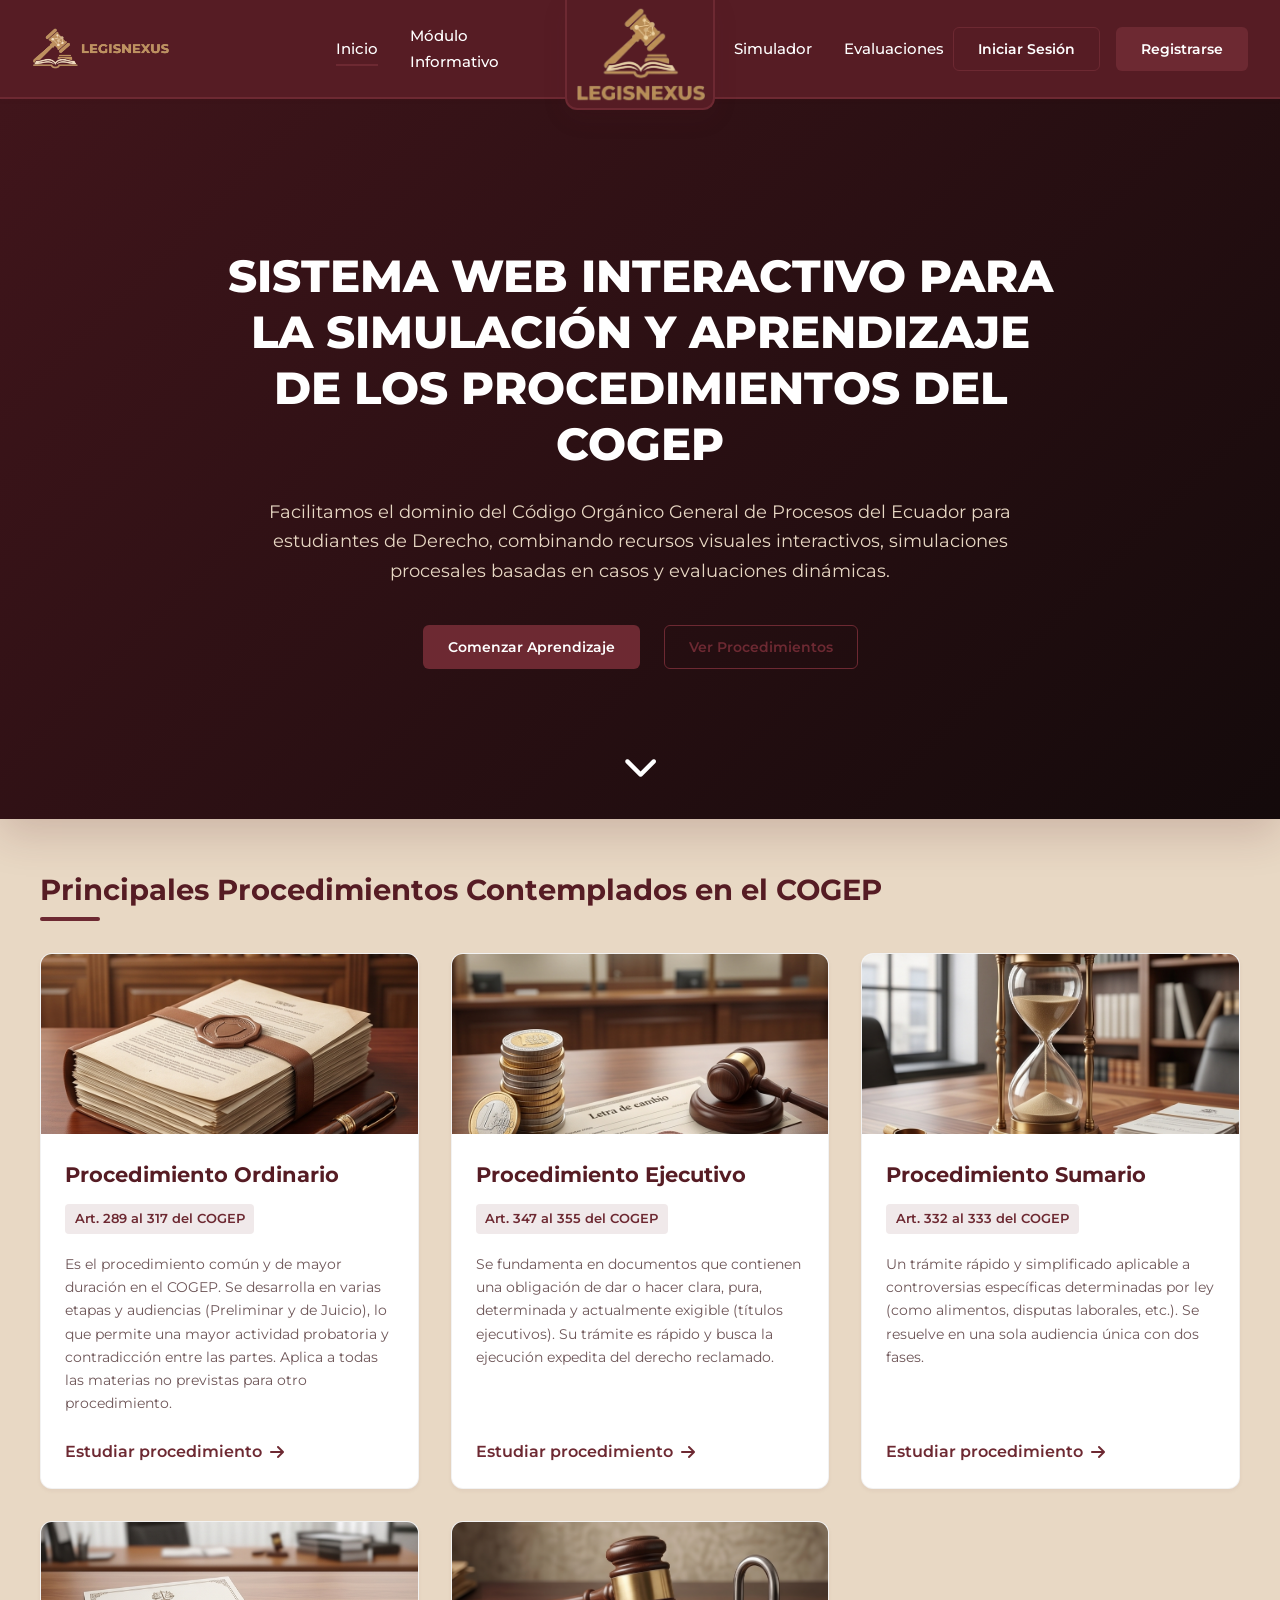
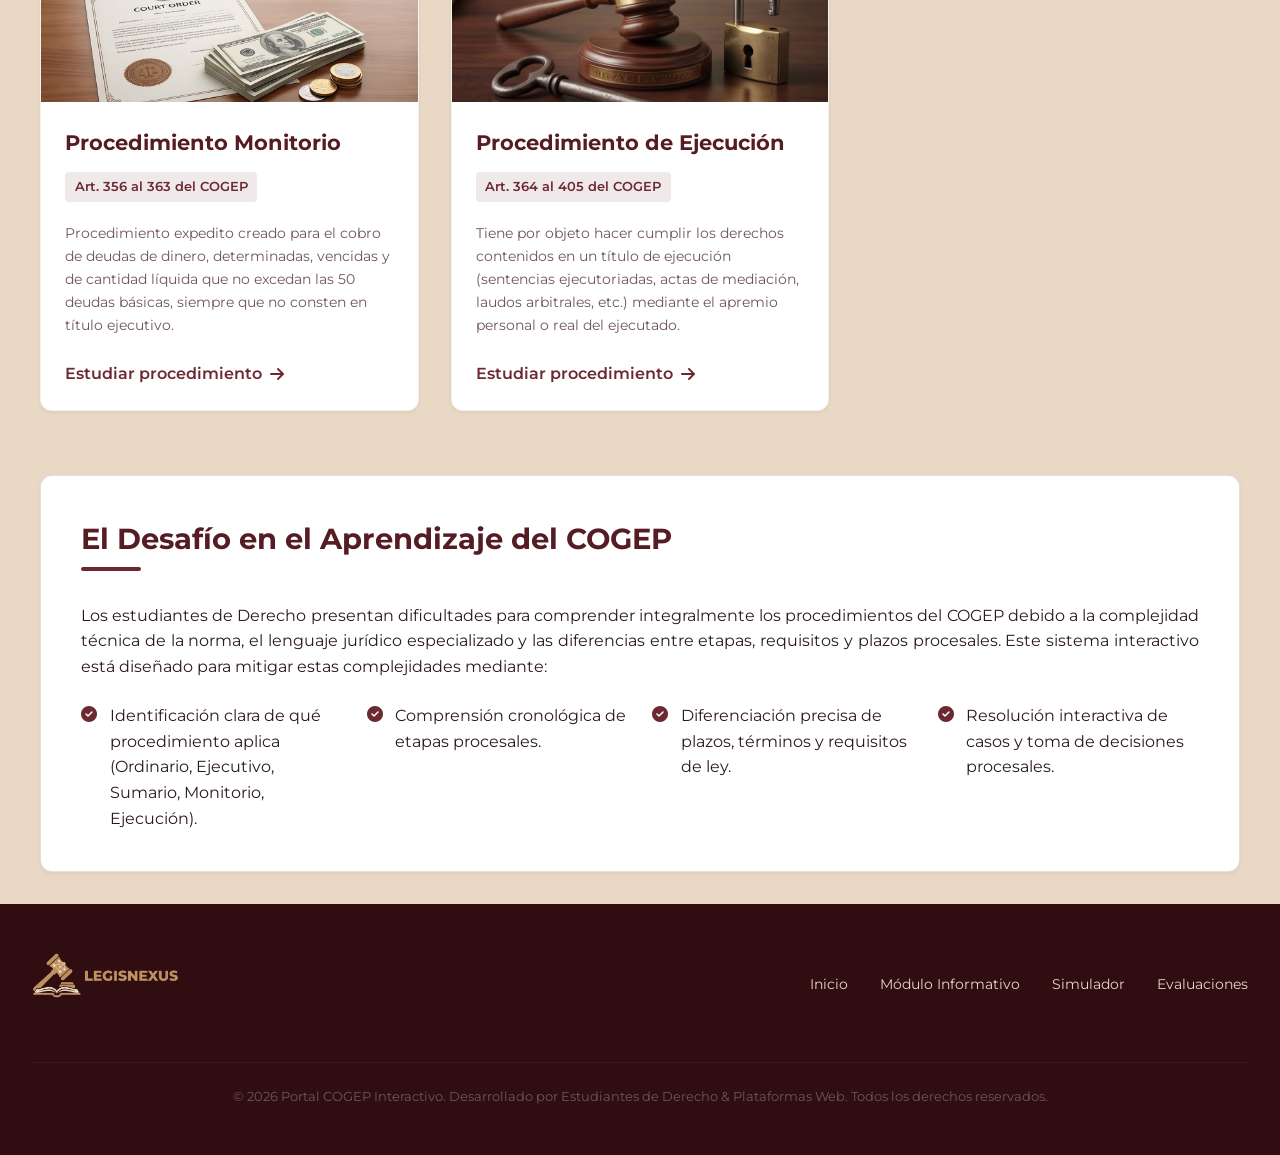
==== index.html @ 4ef7e5f4 "Optimize favicons" ====
<!DOCTYPE html>
<html lang="es">

<head>
    <meta charset="UTF-8">
    <meta name="viewport" content="width=device-width, initial-scale=1.0">
    <title>COGEP Interactivo - Aprendizaje y Simulación Procesal</title>
    <!-- Favicon -->
    <link rel="icon" type="image/png" sizes="32x32" href="/favicon/favicon-32x32.png">

    <!-- SEO Meta Tags -->
    <meta name="description"
        content="Sistema web educativo interactivo para el aprendizaje, simulación y evaluación de los procedimientos del Código Orgánico General de Procesos (COGEP) del Ecuador.">
    <meta name="keywords"
        content="COGEP, Ecuador, Procedimiento Ordinario, Derecho, Simulación Judicial, Evaluación COGEP">
    <!-- Stylesheets -->
    <link rel="stylesheet" href="css/styles.css?v=1.1">
    <!-- FontAwesome Icons for High-Fidelity UI -->
    <link rel="stylesheet" href="https://cdnjs.cloudflare.com/ajax/libs/font-awesome/6.4.0/css/all.min.css">
</head>

<body>

    <!-- ENCABEZADO Y NAVEGACIÓN GLOBAL -->
    <header>
        <div class="nav-container">
            <div class="header-left">
                <a href="#" class="logo" id="nav-brand-logo">
                    <img src="images/logo_sitio.png" alt="Inicio" class="header-logo-img">
                </a>
            </div>
            
            <div class="header-center">
                <nav aria-label="Navegación principal">
                    <ul class="nav-menu" id="nav-global-menu">
                        <li><a href="#" class="nav-link active" data-target="view-home">Inicio</a></li>
                        <li><a href="#" class="nav-link" data-target="view-info">Módulo Informativo</a></li>
                        <li class="nav-logo-center-wrapper">
                            <div class="nav-logo-center-container">
                                <img src="images/logo_sitio_centro.png" alt="COGEP" class="nav-logo-center-img">
                            </div>
                        </li>
                        <li><a href="#" class="nav-link" data-target="view-simulator">Simulador</a></li>
                        <li><a href="#" class="nav-link" data-target="view-eval">Evaluaciones</a></li>
                    </ul>
                </nav>
            </div>
            
            <div class="header-right">
                <div class="nav-auth" id="nav-auth-container">
                    <!-- Se inyecta dinámicamente según sesión (Login/Logout) -->
                    <button class="btn btn-secondary" id="btn-to-login">Iniciar Sesión</button>
                    <button class="btn btn-primary" id="btn-to-register">Registrarse</button>
                </div>
            </div>
        </div>
    </header>

    <!-- DISTRIBUCIÓN PRINCIPAL DE LA APP -->
    <div class="app-layout">

        <!-- SIDEBAR DE NAVEGACIÓN INTERNA (MÓDULO DE USUARIO / INICIADO) -->
        <aside class="sidebar" id="app-sidebar" style="display: none;">
            <button class="sidebar-toggle-btn" id="sidebar-toggle" aria-label="Colapsar menú lateral">
                <i class="fa-solid fa-chevron-left" id="sidebar-toggle-icon"></i>
            </button>

            <nav aria-label="Navegación interna del portal">
                <ul class="sidebar-menu">
                    <li>
                        <a class="sidebar-link active" data-target="view-dashboard">
                            <i class="fa-solid fa-chart-line"></i>
                            <span class="sidebar-text">Mi Progreso</span>
                        </a>
                    </li>
                    <li>
                        <a class="sidebar-link" data-target="view-info">
                            <i class="fa-solid fa-book-open-reader"></i>
                            <span class="sidebar-text">Módulo Informativo</span>
                        </a>
                    </li>
                    <li>
                        <a class="sidebar-link" data-target="view-simulator">
                            <i class="fa-solid fa-gamepad"></i>
                            <span class="sidebar-text">Simulador de Decisiones</span>
                        </a>
                    </li>
                    <li>
                        <a class="sidebar-link" data-target="view-eval">
                            <i class="fa-solid fa-circle-question"></i>
                            <span class="sidebar-text">Evaluaciones (Tests)</span>
                        </a>
                    </li>
                    <li id="sidebar-admin-item" style="display: none;">
                        <a class="sidebar-link" data-target="view-admin">
                            <i class="fa-solid fa-user-gear"></i>
                            <span class="sidebar-text">Panel Admin</span>
                        </a>
                    </li>
                </ul>
            </nav>

            <!-- Tarjeta del Usuario Sesión -->
            <div class="user-card" id="sidebar-user-card" style="position: relative; cursor: pointer;">
                <div class="user-avatar" id="sidebar-user-avatar">E</div>
                <div class="user-info-text">
                    <span class="user-name" id="sidebar-username">Estudiante</span>
                    <span class="user-role" id="sidebar-userrole">Estudiante</span>
                </div>

                <!-- Menú Desplegable del Sidebar -->
                <div class="profile-dropdown-menu sidebar-dropdown-menu" id="sidebar-profile-dropdown">
                    <div class="dropdown-user-info">
                        <span class="dropdown-username" id="dropdown-sidebar-username">Estudiante</span>
                        <span class="dropdown-email" id="dropdown-sidebar-email">estudiante@derecho.edu.ec</span>
                    </div>
                    <div class="dropdown-divider"></div>
                    <button class="dropdown-item" id="dropdown-sidebar-btn-profile">
                        <i class="fa-solid fa-user"></i> Ver Perfil
                    </button>
                    <button class="dropdown-item" id="dropdown-sidebar-btn-settings">
                        <i class="fa-solid fa-gear"></i> Ajustes
                    </button>
                    <div class="dropdown-divider"></div>
                    <button class="dropdown-item logout-item" id="dropdown-sidebar-btn-logout">
                        <i class="fa-solid fa-right-from-bracket"></i> Cerrar Sesión
                    </button>
                </div>
            </div>
        </aside>

        <!-- CONTENEDOR PRINCIPAL DE VISTAS (SPA) -->
        <main class="main-content" id="main-view-container">

            <!-- ================= VISTA: LANDING PAGE / HOME ================= -->
            <section id="view-home" class="view-section active">
                <div class="hero">
                    <video autoplay muted loop playsinline class="hero-video-bg">
                        <source src="images/fondo_div_hero_din.mp4" type="video/mp4">
                    </video>
                    <div class="hero-content">
                        <h1>SISTEMA WEB INTERACTIVO PARA LA SIMULACIÓN Y APRENDIZAJE DE LOS PROCEDIMIENTOS DEL COGEP
                        </h1>
                        <p>Facilitamos el dominio del Código Orgánico General de Procesos del Ecuador para estudiantes
                            de
                            Derecho, combinando recursos visuales interactivos, simulaciones procesales basadas en casos
                            y
                            evaluaciones dinámicas.</p>
                        <div class="hero-ctas">
                            <button class="btn btn-primary btn-hero-start" id="hero-btn-start">Comenzar
                                Aprendizaje</button>
                            <button class="btn btn-secondary" id="hero-btn-demo">Ver Procedimientos</button>
                        </div>
                    </div>
                    <div class="hero-scroll-down">
                        <a href="#procedures-section-title" id="hero-scroll-btn" class="scroll-down-arrow"
                            aria-label="Desplazarse hacia abajo">
                            <i class="fa-solid fa-chevron-down"></i>
                        </a>
                    </div>
                </div>

                <div class="home-container">
                    <h2 class="section-title" id="procedures-section-title">Principales Procedimientos Contemplados en
                        el COGEP</h2>
                    <div class="procedures-grid" id="procedures-grid-container">
                        <!-- Tarjetas de procedimientos se inyectan dinámicamente -->
                    </div>

                    <!-- Sección de Problemática y Objetivo -->
                    <div
                        style="background-color: var(--white); border-radius: var(--radius-md); padding: 2.5rem; margin-top: 3rem; border: 1px solid var(--border-color); box-shadow: var(--shadow-sm);">
                        <h2 class="section-title">El Desafío en el Aprendizaje del COGEP</h2>
                        <p style="margin-bottom: 1.5rem; text-align: justify;">Los estudiantes de Derecho presentan
                            dificultades para comprender integralmente los procedimientos del COGEP debido a la
                            complejidad
                            técnica de la norma, el lenguaje jurídico especializado y las diferencias entre etapas,
                            requisitos y plazos procesales. Este sistema interactivo está diseñado para mitigar estas
                            complejidades mediante:</p>
                        <ul
                            style="list-style: none; display: grid; grid-template-columns: repeat(auto-fit, minmax(250px, 1fr)); gap: 1.5rem; padding: 0;">
                            <li style="display: flex; gap: 0.8rem; align-items: start;"><i
                                    class="fa-solid fa-circle-check"
                                    style="color: var(--accent-gold); margin-top: 0.2rem;"></i> Identificación clara de
                                qué
                                procedimiento aplica (Ordinario, Ejecutivo, Sumario, Monitorio, Ejecución).</li>
                            <li style="display: flex; gap: 0.8rem; align-items: start;"><i
                                    class="fa-solid fa-circle-check"
                                    style="color: var(--accent-gold); margin-top: 0.2rem;"></i> Comprensión cronológica
                                de
                                etapas procesales.</li>
                            <li style="display: flex; gap: 0.8rem; align-items: start;"><i
                                    class="fa-solid fa-circle-check"
                                    style="color: var(--accent-gold); margin-top: 0.2rem;"></i> Diferenciación precisa
                                de
                                plazos, términos y requisitos de ley.</li>
                            <li style="display: flex; gap: 0.8rem; align-items: start;"><i
                                    class="fa-solid fa-circle-check"
                                    style="color: var(--accent-gold); margin-top: 0.2rem;"></i> Resolución interactiva
                                de
                                casos y toma de decisiones procesales.</li>
                        </ul>
                    </div>
                </div>
            </section>

            <!-- ================= VISTA: INICIO DE SESIÓN ================= -->
            <section id="view-login" class="view-section">
                <div class="auth-container">
                    <div class="auth-card">
                        <h2>Iniciar Sesión</h2>
                        <p class="auth-subtitle">Ingresa tus credenciales para acceder a tus simulaciones y evaluaciones
                        </p>
                        <form id="form-login" novalidate>
                            <div class="form-group" id="login-email-group">
                                <label for="login-email">Correo Electrónico</label>
                                <input type="email" id="login-email" class="form-control"
                                    placeholder="ejemplo@derecho.edu.ec" required>
                                <span class="form-error">Ingresa un correo electrónico válido.</span>
                            </div>
                            <div class="form-group" id="login-password-group">
                                <label for="login-password">Contraseña</label>
                                <div class="password-wrapper">
                                    <input type="password" id="login-password" class="form-control"
                                        placeholder="••••••••" required>
                                    <i class="fa-solid fa-eye password-toggle-icon" id="toggle-login-pass"></i>
                                </div>
                                <span class="form-error">La contraseña es obligatoria.</span>
                            </div>
                            <div class="auth-meta">
                                <label style="display: flex; align-items: center; gap: 0.5rem; cursor: pointer;">
                                    <input type="checkbox" id="login-remember"> Recordar mi sesión
                                </label>
                                <a href="#" id="link-forgot-pass">¿Olvidaste tu contraseña?</a>
                            </div>
                            <button type="submit" class="btn btn-primary" style="width: 100%;">Ingresar</button>
                            <div class="social-auth-divider">
                                <span>O iniciar con</span>
                            </div>
                            <div class="social-auth-buttons">
                                <button type="button" class="btn-social btn-google" data-provider="google" title="Iniciar sesión con Google">
                                    <i class="fa-brands fa-google"></i>
                                </button>
                            </div>
                        </form>
                        <div class="auth-footer">
                            ¿No tienes una cuenta? <a href="#" id="link-go-register">Regístrate aquí</a>
                        </div>
                    </div>
                </div>
            </section>

            <!-- ================= VISTA: REGISTRO ================= -->
            <section id="view-register" class="view-section">
                <div class="auth-container">
                    <div class="auth-card">
                        <h2>Crear Cuenta</h2>
                        <p class="auth-subtitle">Regístrate para simular casos del COGEP y medir tus conocimientos</p>
                        <form id="form-register" novalidate>
                            <div class="form-group" id="reg-name-group">
                                <label for="reg-name">Nombre Completo</label>
                                <input type="text" id="reg-name" class="form-control" placeholder="Escribe aquí..."
                                    required>
                                <span class="form-error">El nombre completo es requerido.</span>
                            </div>
                            <div class="form-group" id="reg-email-group">
                                <label for="reg-email">Correo Electrónico</label>
                                <input type="email" id="reg-email" class="form-control" placeholder="Escribe aquí..."
                                    required>
                                <span class="form-error">Ingresa un correo electrónico válido.</span>
                            </div>

                            <div class="form-group" id="reg-password-group">
                                <label for="reg-password">Contraseña</label>
                                <div class="password-wrapper">
                                    <input type="password" id="reg-password" class="form-control"
                                        placeholder="Escribe aquí..." required>
                                    <i class="fa-solid fa-eye password-toggle-icon" id="toggle-reg-pass"></i>
                                </div>

                                <!-- Lista de requerimientos interactiva -->
                                <ul class="password-req-list" id="password-reqs">
                                    <li id="req-length" class="req-item invalid"><i
                                            class="fa-solid fa-circle-xmark"></i> Mínimo 8 caracteres</li>
                                    <li id="req-upper" class="req-item invalid"><i class="fa-solid fa-circle-xmark"></i>
                                        Al menos una letra mayúscula</li>
                                    <li id="req-number" class="req-item invalid"><i
                                            class="fa-solid fa-circle-xmark"></i> Al menos un número</li>
                                </ul>

                                <span class="form-error">La contraseña no cumple con los requerimientos
                                    obligatorios.</span>
                            </div>
                            <div class="form-group" id="reg-confirm-group">
                                <label for="reg-confirm">Confirmar Contraseña</label>
                                <div class="password-wrapper">
                                    <input type="password" id="reg-confirm" class="form-control"
                                        placeholder="Escribe aquí..." required>
                                    <i class="fa-solid fa-eye password-toggle-icon" id="toggle-reg-confirm"></i>
                                </div>
                                <span class="form-error">Las contraseñas no coinciden.</span>
                            </div>
                            <button type="submit" class="btn btn-primary" style="width: 100%;">Registrarme</button>
                            <div class="social-auth-divider">
                                <span>O registrarme con</span>
                            </div>
                            <div class="social-auth-buttons">
                                <button type="button" class="btn-social btn-google" data-provider="google" title="Registrarse con Google">
                                    <i class="fa-brands fa-google"></i>
                                </button>
                            </div>
                        </form>
                        <div class="auth-footer">
                            ¿Ya tienes una cuenta? <a href="#" id="link-go-login">Inicia Sesión</a>
                        </div>
                    </div>
                </div>
            </section>

            <!-- ================= VISTA: VERIFICACIÓN DE CORREO ================= -->
            <!-- ================= VISTA: VERIFICACIÓN DE CORREO ================= -->
            <section id="view-verify" class="view-section">
                <div class="auth-container">
                    <div class="auth-card">
                        <h2 style="text-align: center; margin-bottom: 0.5rem; font-family: 'Inter', sans-serif;"><i class="fa-solid fa-envelope-open-text" style="color: var(--accent-gold); font-size: 2.5rem; display: block; margin-bottom: 1rem;"></i>Verificación de Correo</h2>
                        <p class="auth-subtitle" style="text-align: center; font-size: 0.95rem; margin-bottom: 1.5rem;" id="verify-subtitle">Te hemos enviado un código de verificación de 6 dígitos a tu correo electrónico. Por favor, ingrésalo a continuación.</p>
                        
                        <form id="form-verify" novalidate style="display: flex; flex-direction: column; gap: 1rem;">
                            <input type="hidden" id="verify-email-hidden">
                            <div class="form-group" style="margin-bottom: 1rem;">
                                <label for="verify-code" style="font-weight: 600; display: block; margin-bottom: 0.5rem; text-align: center;">Código de Verificación</label>
                                <input type="text" id="verify-code" class="form-control" placeholder="123456" maxlength="6" pattern="\d{6}" required 
                                    style="letter-spacing: 8px; text-align: center; font-size: 1.8rem; font-weight: bold; width: 100%;">
                                <span class="form-error" style="color: var(--error); font-size: 0.85rem; text-align: center; display: none;" id="verify-code-error">El código debe tener exactamente 6 dígitos numéricos.</span>
                            </div>

                            <button type="submit" class="btn btn-primary" style="width: 100%; font-weight: bold; padding: 0.8rem; font-size: 1rem;">Verificar Cuenta</button>
                        </form>
                        
                        <div style="text-align: center; margin-top: 1.5rem; display: flex; flex-direction: column; gap: 0.8rem; font-size: 0.9rem;">
                            <p style="margin: 0; color: rgba(255, 255, 255, 0.7);">¿No recibiste el código o ya expiró?</p>
                            <button class="btn btn-secondary btn-sm" id="btn-resend-code" style="margin: 0 auto; font-weight: 600; padding: 0.4rem 1rem;">Reenviar Código</button>
                            <span id="resend-timer-msg" style="color: var(--accent-gold); font-size: 0.8rem; display: none;"></span>
                        </div>

                        <div id="verify-message-box" style="margin-top: 1.5rem; padding: 1rem; border-radius: var(--radius-sm); font-size: 0.95rem; text-align: center; display: none; border: 1px solid transparent;">
                        </div>
                    </div>
                </div>
            </section>

            <!-- ================= VISTA: SOLICITAR RECUPERACIÓN (FORGOT) ================= -->
            <section id="view-forgot" class="view-section">
                <div class="auth-container">
                    <div class="auth-card">
                        <h2 style="text-align: center; margin-bottom: 0.5rem; font-family: 'Inter', sans-serif;"><i class="fa-solid fa-key" style="color: var(--accent-gold); font-size: 2.5rem; display: block; margin-bottom: 1rem;"></i>Recuperar Contraseña</h2>
                        <p class="auth-subtitle" style="text-align: center; font-size: 0.95rem; margin-bottom: 1.5rem;">Ingresa tu correo electrónico registrado y te enviaremos un código para restablecer tu contraseña.</p>
                        
                        <form id="form-forgot" novalidate style="display: flex; flex-direction: column; gap: 1rem;">
                            <div class="form-group" id="forgot-email-group" style="margin-bottom: 1rem;">
                                <label for="forgot-email" style="font-weight: 600; display: block; margin-bottom: 0.5rem;">Correo Electrónico</label>
                                <input type="email" id="forgot-email" class="form-control" placeholder="ejemplo@derecho.edu.ec" required style="width: 100%;">
                                <span class="form-error" style="color: var(--error); font-size: 0.85rem; display: none;" id="forgot-email-error">Ingresa un correo electrónico válido.</span>
                            </div>

                            <button type="submit" class="btn btn-primary" style="width: 100%; font-weight: bold; padding: 0.8rem; font-size: 1rem;">Enviar Código</button>
                        </form>
                        
                        <div style="text-align: center; margin-top: 1.5rem;">
                            <a href="#login" id="link-forgot-back" style="color: var(--text-light); text-decoration: underline; font-weight: 500; font-size: 0.9rem;">Volver al Inicio de Sesión</a>
                        </div>
                    </div>
                </div>
            </section>

            <!-- ================= VISTA: RESTABLECER CONTRASEÑA (RESET) ================= -->
            <section id="view-reset" class="view-section">
                <div class="auth-container">
                    <div class="auth-card">
                        <h2 style="text-align: center; margin-bottom: 0.5rem; font-family: 'Inter', sans-serif;"><i class="fa-solid fa-lock-open" style="color: var(--accent-gold); font-size: 2.5rem; display: block; margin-bottom: 1rem;"></i>Restablecer Contraseña</h2>
                        <p class="auth-subtitle" style="text-align: center; font-size: 0.95rem; margin-bottom: 1.5rem;" id="reset-subtitle">Ingresa el código de 6 dígitos enviado a tu correo y tu nueva contraseña.</p>
                        
                        <form id="form-reset" novalidate style="display: flex; flex-direction: column; gap: 1rem;">
                            <input type="hidden" id="reset-email-hidden">
                            
                            <div class="form-group" id="reset-code-group" style="margin-bottom: 0.5rem;">
                                <label for="reset-code" style="font-weight: 600; display: block; margin-bottom: 0.5rem; text-align: center;">Código de 6 dígitos</label>
                                <input type="text" id="reset-code" class="form-control" placeholder="123456" maxlength="6" pattern="\d{6}" required 
                                    style="letter-spacing: 8px; text-align: center; font-size: 1.8rem; font-weight: bold; width: 100%;">
                                <span class="form-error" style="color: var(--error); font-size: 0.85rem; text-align: center; display: none;" id="reset-code-error">El código debe tener 6 dígitos.</span>
                            </div>

                            <div class="form-group" id="reset-password-group" style="margin-bottom: 0.5rem;">
                                <label for="reset-password" style="font-weight: 600; display: block; margin-bottom: 0.5rem;">Nueva Contraseña</label>
                                <div style="position: relative;">
                                    <input type="password" id="reset-password" class="form-control" placeholder="Nueva Contraseña" required style="width: 100%; padding-right: 2.5rem;">
                                    <i class="fa-solid fa-eye" id="toggle-reset-pass" style="position: absolute; right: 15px; top: 50%; transform: translateY(-50%); cursor: pointer; color: rgba(255, 255, 255, 0.6);"></i>
                                </div>
                                <span class="form-error" style="color: var(--error); font-size: 0.85rem; display: none;" id="reset-password-error">Mínimo 8 caracteres, una mayúscula y un número.</span>
                            </div>

                            <div class="form-group" id="reset-confirm-group" style="margin-bottom: 1rem;">
                                <label for="reset-confirm" style="font-weight: 600; display: block; margin-bottom: 0.5rem;">Confirmar Contraseña</label>
                                <div style="position: relative;">
                                    <input type="password" id="reset-confirm" class="form-control" placeholder="Confirmar Nueva Contraseña" required style="width: 100%; padding-right: 2.5rem;">
                                    <i class="fa-solid fa-eye" id="toggle-reset-confirm" style="position: absolute; right: 15px; top: 50%; transform: translateY(-50%); cursor: pointer; color: rgba(255, 255, 255, 0.6);"></i>
                                </div>
                                <span class="form-error" style="color: var(--error); font-size: 0.85rem; display: none;" id="reset-confirm-error">Las contraseñas no coinciden.</span>
                            </div>

                            <button type="submit" class="btn btn-primary" style="width: 100%; font-weight: bold; padding: 0.8rem; font-size: 1rem;">Cambiar Contraseña</button>
                        </form>
                        
                        <div style="text-align: center; margin-top: 1.5rem;">
                            <a href="#login" id="link-reset-back" style="color: var(--text-light); text-decoration: underline; font-weight: 500; font-size: 0.9rem;">Volver al Inicio de Sesión</a>
                        </div>
                    </div>
                </div>
            </section>


            <!-- ================= VISTA: DASHBOARD ESTUDIANTE / MI PROGRESO ================= -->
            <section id="view-dashboard" class="view-section">
                <h2 class="section-title">Mi Progreso Académico</h2>
                <div
                    style="display: grid; grid-template-columns: repeat(auto-fit, minmax(220px, 1fr)); gap: 1.5rem; margin-bottom: 3rem;">
                    <div
                        style="background-color: var(--white); padding: 1.5rem; border-radius: var(--radius-md); box-shadow: var(--shadow-sm); border: 1px solid rgba(0,0,0,0.05); text-align: center;">
                        <i class="fa-solid fa-graduation-cap"
                            style="font-size: 2rem; color: var(--accent-gold); margin-bottom: 0.5rem;"></i>
                        <h3 style="font-size: 0.9rem; color: var(--text-muted);">Procedimientos Estudiados</h3>
                        <p style="font-size: 2rem; font-weight: 700; color: var(--primary-blue);" id="dash-proc-count">1
                            / 5</p>
                    </div>
                    <div
                        style="background-color: var(--white); padding: 1.5rem; border-radius: var(--radius-md); box-shadow: var(--shadow-sm); border: 1px solid rgba(0,0,0,0.05); text-align: center;">
                        <i class="fa-solid fa-gamepad"
                            style="font-size: 2rem; color: var(--accent-gold); margin-bottom: 0.5rem;"></i>
                        <h3 style="font-size: 0.9rem; color: var(--text-muted);">Simulaciones Completadas</h3>
                        <p style="font-size: 2rem; font-weight: 700; color: var(--primary-blue);" id="dash-sim-count">0
                        </p>
                    </div>
                    <div
                        style="background-color: var(--white); padding: 1.5rem; border-radius: var(--radius-md); box-shadow: var(--shadow-sm); border: 1px solid rgba(0,0,0,0.05); text-align: center;">
                        <i class="fa-solid fa-square-poll-vertical"
                            style="font-size: 2rem; color: var(--accent-gold); margin-bottom: 0.5rem;"></i>
                        <h3 style="font-size: 0.9rem; color: var(--text-muted);">Promedio de Evaluaciones</h3>
                        <p style="font-size: 2rem; font-weight: 700; color: var(--primary-blue);" id="dash-eval-score">
                            --</p>
                    </div>
                </div>

                <div
                    style="background-color: var(--white); border-radius: var(--radius-md); padding: 2.5rem; border: 1px solid rgba(166, 122, 83, 0.15); box-shadow: var(--shadow-sm);">
                    <h3 style="color: var(--primary-blue); margin-bottom: 1rem;">Bienvenido al Portal de Simulación
                        COGEP</h3>
                    <p style="margin-bottom: 1.5rem;">Para comenzar a estudiar, te sugerimos seguir las siguientes
                        actividades dinámicas:</p>
                    <div style="display: flex; flex-direction: column; gap: 1rem;">
                        <div
                            style="display: flex; gap: 1rem; align-items: center; padding: 1rem; background-color: var(--light-grey); border-radius: var(--radius-sm);">
                            <span style="font-size: 1.5rem; color: var(--accent-gold); font-weight: 800;">1</span>
                            <div style="flex: 1;">
                                <h4 style="font-size: 0.95rem; color: var(--primary-blue);">Revisar el Módulo
                                    Informativo</h4>
                                <p style="font-size: 0.85rem; color: var(--text-muted);">Estudia el Procedimiento
                                    Ordinario de forma cronológica, revisa los requisitos de la Demanda y analiza cómo
                                    estructurar el resto de actos procesales.</p>
                            </div>
                            <button class="btn btn-primary btn-sm" onclick="appRouter.navigateTo('view-info')">Ir a
                                Estudiar</button>
                        </div>
                        <div
                            style="display: flex; gap: 1rem; align-items: center; padding: 1rem; background-color: var(--light-grey); border-radius: var(--radius-sm);">
                            <span style="font-size: 1.5rem; color: var(--accent-gold); font-weight: 800;">2</span>
                            <div style="flex: 1;">
                                <h4 style="font-size: 0.95rem; color: var(--primary-blue);">Probar el Simulador de
                                    Decisiones</h4>
                                <p style="font-size: 0.85rem; color: var(--text-muted);">Asume el rol de abogado y juez
                                    y toma decisiones basadas en el Código Orgánico General de Procesos.</p>
                            </div>
                            <button class="btn btn-primary btn-sm"
                                onclick="appRouter.navigateTo('view-simulator')">Iniciar Juego</button>
                        </div>
                        <div
                            style="display: flex; gap: 1rem; align-items: center; padding: 1rem; background-color: var(--light-grey); border-radius: var(--radius-sm);">
                            <span style="font-size: 1.5rem; color: var(--accent-gold); font-weight: 800;">3</span>
                            <div style="flex: 1;">
                                <h4 style="font-size: 0.95rem; color: var(--primary-blue);">Rendir una Autoevaluación
                                </h4>
                                <p style="font-size: 0.85rem; color: var(--text-muted);">Responde preguntas con
                                    retroalimentación inmediata sobre plazos y requisitos procesales.</p>
                            </div>
                            <button class="btn btn-primary btn-sm" onclick="appRouter.navigateTo('view-eval')">Hacer
                                Test</button>
                        </div>
                    </div>
                </div>
            </section>

            <!-- ================= VISTA: MÓDULO INFORMATIVO ================= -->
            <section id="view-info" class="view-section">
                <h2 class="section-title" id="info-section-title">Módulo Informativo</h2>
                <p style="margin-bottom: 2rem; color: var(--text-muted);" id="info-section-desc">Explora
                    cronológicamente las etapas de los diferentes procedimientos de acuerdo con el Código Orgánico
                    General de Procesos del Ecuador. Selecciona un procedimiento y haz clic en cada etapa del panel
                    izquierdo para desplegar su contenido de ley literal.</p>

                <!-- Menú Bar de Procedimientos (Pestañas) -->
                <div class="procedures-scroll-wrapper"
                    style="display: flex; align-items: center; gap: 0.5rem; margin-bottom: 1rem;">
                    <button class="scroll-arrow-btn" id="scroll-proc-left"
                        style="background:none; border:none; color:var(--primary-blue); font-size:1.5rem; cursor:pointer;"><i
                            class="fa-solid fa-chevron-left"></i></button>
                    <div class="procedures-nav-bar" id="procedures-tabs-nav" role="tablist"
                        aria-label="Procedimientos del COGEP"
                        style="margin-bottom: 0; flex: 1; overflow-x: auto; scrollbar-width: none; -ms-overflow-style: none;">
                        <!-- Se inyectará dinámicamente desde app.js -->
                    </div>
                    <button class="scroll-arrow-btn" id="scroll-proc-right"
                        style="background:none; border:none; color:var(--primary-blue); font-size:1.5rem; cursor:pointer;"><i
                            class="fa-solid fa-chevron-right"></i></button>
                </div>
                <div style="display: flex; justify-content: center; margin-bottom: 2rem;">
                    <button class="btn btn-secondary" id="btn-scroll-to-resources"
                        style="display: flex; align-items: center; gap: 0.5rem; height: 42px;">
                        <i class="fa-solid fa-chevron-down"></i> Ir a Recursos Procedentes
                    </button>
                </div>

                <div class="info-layout" style="display: flex; flex-direction: column; align-items: center;">
                    <!-- Timeline del Procedimiento (Etapas) Horizontal -->
                    <nav class="timeline-nav-horizontal" id="info-timeline-nav" aria-label="Etapas del Procedimiento"
                        style="width: 100%; max-width: 900px; margin-bottom: 2rem;">
                        <h2 style="text-align: center; margin-bottom: 1rem; color: var(--primary-blue);">Actos
                            Procesales</h2>
                        <ul class="timeline-steps-horizontal" id="timeline-steps-list">
                            <!-- Se inyecta dinámicamente desde app.js -->
                        </ul>
                    </nav>

                    <!-- Tarjeta de Contenido de la Etapa Seleccionada -->
                    <div style="width: 100%; max-width: 900px;">
                        <article class="step-content-card" id="stage-content-card">
                            <!-- Se inyecta dinámicamente al seleccionar -->
                        </article>
                    </div>
                </div>

                <!-- Módulo de Recursos Procedentes -->
                <div class="resources-section">
                    <h3 class="section-title" id="resources-section-title">Recursos Procedentes en el Procedimiento
                        Ordinario</h3>
                    <p style="margin-bottom: 1.5rem; color: var(--text-muted);">Tipos de recursos que pueden
                        interponerse contra las resoluciones judiciales del Procedimiento Ordinario.</p>
                    <div class="resources-grid-tabs" id="resources-tabs-container">
                        <!-- Se inyecta dinámicamente -->
                    </div>
                    <div class="resource-content" id="resource-detail-box">
                        <!-- Se inyecta dinámicamente -->
                    </div>
                </div>
            </section>

            <!-- ================= VISTA: SIMULADOR DE DECISIONES ================= -->
<section id="view-simulator" class="view-section">
                <!-- Se inyecta dinámicamente desde simulator.js -->
            </section>

            <!-- ================= VISTA: EVALUACIONES (TESTS) ================= -->
            <section id="view-eval" class="view-section">
                <!-- Se inyecta dinámicamente desde quiz.js -->
            </section>

            <!-- ================= VISTA: PANEL DE ADMINISTRACIÓN ================= -->
            <section id="view-admin" class="view-section">
                <h2 class="section-title" id="admin-panel-title">Panel de Administración de Usuarios</h2>
                <p style="margin-bottom: 2rem; color: var(--text-muted);" id="admin-panel-desc">Panel exclusivo para perfiles de
                    <strong>Administrador</strong> y <strong>Docente</strong>. Permite realizar operaciones CRUD para
                    gestionar la base de usuarios del sistema.
                </p>

                <div class="admin-grid-single">

                    <!-- CRUD USUARIOS -->
                    <div class="admin-card">
                        <div class="admin-card-header">
                            <h3><i class="fa-solid fa-users"></i> Gestión de Usuarios</h3>
                            <button class="btn btn-primary btn-sm" id="admin-add-user-btn"><i
                                    class="fa-solid fa-plus"></i> Nuevo Usuario</button>
                        </div>

                        <!-- Formulario de agregar usuario (oculto por defecto) -->
                        <div id="admin-user-form-container"
                            style="display: none; background-color: var(--light-grey); padding: 1.5rem; border-radius: var(--radius-sm); margin-bottom: 1.5rem; border-left: 4px solid var(--accent-gold);">
                            <h4 style="margin-bottom: 1rem; color: var(--primary-blue);" id="admin-user-form-title">
                                Agregar Nuevo Usuario</h4>
                            <form id="admin-user-form">
                                <input type="hidden" id="admin-user-id">
                                <div class="form-group">
                                    <label for="admin-user-name">Nombre Completo</label>
                                    <input type="text" id="admin-user-name" class="form-control" required>
                                </div>
                                <div class="form-group">
                                    <label for="admin-user-email">Correo Electrónico</label>
                                    <input type="email" id="admin-user-email" class="form-control" required>
                                </div>
                                <div class="form-group">
                                    <label for="admin-user-role">Rol</label>
                                    <select id="admin-user-role" class="form-control">
                                        <option value="estudiante">Estudiante</option>
                                        <option value="docente">Docente</option>
                                        <option value="administrador">Administrador</option>
                                    </select>
                                </div>
                                <div style="display: flex; gap: 0.5rem; margin-top: 1rem;">
                                    <button type="submit" class="btn btn-primary btn-sm">Guardar</button>
                                    <button type="button" class="btn btn-secondary btn-sm"
                                        id="admin-user-cancel">Cancelar</button>
                                </div>
                            </form>
                        </div>

                        <div class="admin-table-container">
                            <table class="admin-table">
                                <thead>
                                    <tr>
                                        <th>Nombre</th>
                                        <th>Correo</th>
                                        <th>Rol</th>
                                        <th class="admin-actions-header">Acciones</th>
                                    </tr>
                                </thead>
                                <tbody id="admin-users-table-body">
                                    <!-- Inyectado dinámicamente -->
                                </tbody>
                            </table>
                        </div>
                    </div>

                </div>
            </section>

            <!-- ================= VISTA: VER PERFIL ================= -->
            <section id="view-profile" class="view-section">
                <h2 class="section-title">Mi Perfil de Usuario</h2>
                <p style="margin-bottom: 2rem; color: var(--text-muted);">Gestiona tu información académica y consulta
                    los detalles de tu cuenta.</p>

                <div style="display: grid; grid-template-columns: 300px 1fr; gap: 2rem; align-items: start;">
                    <!-- Tarjeta Lateral Perfil -->
                    <div
                        style="background-color: var(--white); padding: 2.5rem; border-radius: var(--radius-md); box-shadow: var(--shadow-sm); border: 1px solid var(--border-color); text-align: center; display: flex; flex-direction: column; align-items: center; gap: 1rem;">
                        <div id="profile-avatar-large"
                            style="width: 100px; height: 100px; background: linear-gradient(135deg, var(--accent-gold), var(--primary-blue)); color: var(--white); border-radius: 50%; display: flex; align-items: center; justify-content: center; font-size: 3rem; font-weight: 800; box-shadow: var(--shadow-md); border: 3px solid var(--white);">
                            E</div>
                        <div>
                            <h3 id="profile-name-title"
                                style="color: var(--primary-blue); font-size: 1.25rem; font-weight: 700; margin-top: 0.5rem;">
                                Estudiante</h3>
                            <span id="profile-role-badge" class="badge-role badge-role-estudiante"
                                style="margin-top: 0.25rem; display: inline-block;">ESTUDIANTE</span>
                        </div>
                        <div
                            style="width: 100%; border-top: 1px solid var(--light-grey); padding-top: 1rem; margin-top: 0.5rem; font-size: 0.85rem; color: var(--text-muted);">
                            <p><i class="fa-regular fa-calendar-check"
                                    style="color: var(--accent-gold); margin-right: 0.5rem;"></i> Miembro desde:
                                <strong>Junio 2026</strong>
                            </p>
                        </div>
                        <button class="btn btn-secondary btn-sm"
                            style="width: 100%; margin-top: 1rem; border-color: rgba(86, 28, 36, 0.2); color: var(--primary-blue);"
                            onclick="alert('Funcionalidad de editar foto próximamente disponible.')"><i
                                class="fa-solid fa-camera"></i> Cambiar Foto</button>
                    </div>

                    <!-- Formulario de Datos -->
                    <div
                        style="background-color: var(--white); padding: 2.5rem; border-radius: var(--radius-md); box-shadow: var(--shadow-sm); border: 1px solid var(--border-color);">
                        <h3
                            style="color: var(--primary-blue); font-size: 1.2rem; font-weight: 700; margin-bottom: 1.5rem; border-bottom: 2px solid var(--light-grey); padding-bottom: 0.5rem;">
                            <i class="fa-solid fa-address-card"></i> Información Personal
                        </h3>

                        <div style="display: grid; grid-template-columns: 1fr 1fr; gap: 1.5rem;">
                            <div class="form-group">
                                <label>Nombre Completo</label>
                                <input type="text" id="profile-input-name" class="form-control" readonly
                                    style="background-color: var(--light-grey); cursor: not-allowed;">
                            </div>
                            <div class="form-group">
                                <label>Correo Electrónico</label>
                                <input type="email" id="profile-input-email" class="form-control" readonly
                                    style="background-color: var(--light-grey); cursor: not-allowed;">
                            </div>
                            <div class="form-group">
                                <label>Rol en el Sistema</label>
                                <input type="text" id="profile-input-role" class="form-control" readonly
                                    style="background-color: var(--light-grey); cursor: not-allowed; text-transform: capitalize;">
                            </div>
                            <div class="form-group">
                                <label>Institución Educativa</label>
                                <input type="text" value="Facultad de Jurisprudencia y Derecho" class="form-control"
                                    readonly style="background-color: var(--light-grey); cursor: not-allowed;">
                            </div>
                        </div>

                        <div
                            style="margin-top: 2rem; display: flex; justify-content: space-between; align-items: center;">
                            <p style="font-size: 0.8rem; color: var(--text-muted);"><i class="fa-solid fa-lock"></i> Los
                                datos de tu cuenta son administrados por tu institución académica.</p>
                            <button class="btn btn-primary" onclick="appRouter.navigateTo('view-dashboard')"><i
                                    class="fa-solid fa-arrow-left"></i> Volver a Mi Progreso</button>
                        </div>
                    </div>
                </div>
            </section>

            <!-- ================= VISTA: AJUSTES ================= -->
            <section id="view-settings" class="view-section">
                <h2 class="section-title">Ajustes y Configuración</h2>
                <p style="margin-bottom: 2rem; color: var(--text-muted);">Personaliza tu experiencia de aprendizaje
                    interactivo dentro de la plataforma.</p>

                <div
                    style="background-color: var(--white); padding: 2.5rem; border-radius: var(--radius-md); box-shadow: var(--shadow-sm); border: 1px solid var(--border-color); max-width: 800px; margin: 0 auto;">
                    <h3
                        style="color: var(--primary-blue); font-size: 1.2rem; font-weight: 700; margin-bottom: 1.5rem; border-bottom: 2px solid var(--light-grey); padding-bottom: 0.5rem;">
                        <i class="fa-solid fa-sliders"></i> Preferencias de Interfaz
                    </h3>

                    <form id="form-settings" style="display: flex; flex-direction: column; gap: 1.5rem;">
                        <!-- Preferencia: Tema Oscuro -->
                        <div
                            style="display: flex; justify-content: space-between; align-items: center; padding: 1rem; border-radius: var(--radius-sm); background-color: var(--light-grey);">
                            <div>
                                <h4
                                    style="color: var(--primary-blue); font-size: 1rem; font-weight: 600; margin-bottom: 0.25rem;">
                                    Tema Oscuro (Simulado)</h4>
                                <p style="font-size: 0.8rem; color: var(--text-muted);">Optimiza la visibilidad en
                                    entornos con poca luz.</p>
                            </div>
                            <label style="position: relative; display: inline-block; width: 50px; height: 26px;">
                                <input type="checkbox" id="settings-dark-mode" style="opacity: 0; width: 0; height: 0;">
                                <span class="toggle-slider"
                                    style="position: absolute; cursor: pointer; top: 0; left: 0; right: 0; bottom: 0; transition: .4s; border-radius: 34px;"></span>
                            </label>
                        </div>

                        <!-- Preferencia: Sonidos -->
                        <div
                            style="display: flex; justify-content: space-between; align-items: center; padding: 1rem; border-radius: var(--radius-sm); background-color: var(--light-grey);">
                            <div>
                                <h4
                                    style="color: var(--primary-blue); font-size: 1rem; font-weight: 600; margin-bottom: 0.25rem;">
                                    Efectos de Sonido</h4>
                                <p style="font-size: 0.8rem; color: var(--text-muted);">Reproduce alertas sonoras en
                                    simulaciones y pruebas.</p>
                            </div>
                            <label style="position: relative; display: inline-block; width: 50px; height: 26px;">
                                <input type="checkbox" id="settings-sounds" checked
                                    style="opacity: 0; width: 0; height: 0;">
                                <span class="toggle-slider"
                                    style="position: absolute; cursor: pointer; top: 0; left: 0; right: 0; bottom: 0; transition: .4s; border-radius: 34px;"></span>
                            </label>
                        </div>

                        <!-- Preferencia: Notificaciones -->
                        <div
                            style="display: flex; justify-content: space-between; align-items: center; padding: 1rem; border-radius: var(--radius-sm); background-color: var(--light-grey);">
                            <div>
                                <h4
                                    style="color: var(--primary-blue); font-size: 1rem; font-weight: 600; margin-bottom: 0.25rem;">
                                    Notificaciones por Correo</h4>
                                <p style="font-size: 0.8rem; color: var(--text-muted);">Recibe reportes de tus notas y
                                    recordatorios semanales.</p>
                            </div>
                            <label style="position: relative; display: inline-block; width: 50px; height: 26px;">
                                <input type="checkbox" id="settings-notifications" checked
                                    style="opacity: 0; width: 0; height: 0;">
                                <span class="toggle-slider"
                                    style="position: absolute; cursor: pointer; top: 0; left: 0; right: 0; bottom: 0; transition: .4s; border-radius: 34px;"></span>
                            </label>
                        </div>

                        <!-- Preferencia: Tamaño Fuente -->
                        <div
                            style="display: flex; justify-content: space-between; align-items: center; padding: 1rem; border-radius: var(--radius-sm); background-color: var(--light-grey);">
                            <div>
                                <h4
                                    style="color: var(--primary-blue); font-size: 1rem; font-weight: 600; margin-bottom: 0.25rem;">
                                    Tamaño de Fuente</h4>
                                <p style="font-size: 0.8rem; color: var(--text-muted);">Ajusta la escala tipográfica de
                                    las lecturas del COGEP.</p>
                            </div>
                            <select id="settings-font-size" class="form-control"
                                style="max-width: 150px; padding: 0.5rem;">
                                <option value="normal">Normal</option>
                                <option value="grande">Grande</option>
                            </select>
                        </div>

                        <div
                            style="display: flex; justify-content: space-between; align-items: center; margin-top: 1.5rem;">
                            <button type="button" class="btn btn-secondary"
                                onclick="appRouter.navigateTo('view-dashboard')">Volver al Inicio</button>
                            <button type="submit" class="btn btn-primary"><i class="fa-solid fa-floppy-disk"></i>
                                Guardar Cambios</button>
                        </div>
                    </form>
                </div>
            </section>

        </main>
    </div>

    <!-- PIE DE PÁGINA GLOBAL -->
    <footer>
        <div class="footer-content">
            <a href="#" class="footer-logo-link" onclick="appRouter.navigateTo('view-home'); return false;">
                <img src="images/logo_sitio.png" alt="COGEP Interactivo" class="footer-logo-img">
            </a>
            <ul class="footer-links">
                <li><a href="#" onclick="appRouter.navigateTo('view-home')">Inicio</a></li>
                <li><a href="#" onclick="appRouter.navigateTo('view-info')">Módulo Informativo</a></li>
                <li><a href="#" onclick="appRouter.navigateTo('view-simulator')">Simulador</a></li>
                <li><a href="#" onclick="appRouter.navigateTo('view-eval')">Evaluaciones</a></li>
            </ul>
            <div class="footer-copyright">
                &copy; 2026 Portal COGEP Interactivo. Desarrollado por Estudiantes de Derecho & Plataformas Web. Todos
                los derechos reservados.
            </div>
        </div>
    </footer>

    <!-- Scripts -->
    <script src="js/data.js"></script>
    <script src="js/auth.js"></script>
    <script src="js/simulator_data.js"></script>
    <script src="js/simulator.js"></script>
    <script src="js/quiz.js"></script>
    <script src="js/admin.js"></script>
    <script src="js/app.js"></script>
</body>

</html>
---- css/styles.css ----
/*
 * Sistema de Diseño y Estilos para COGEP Interactive Portal
 * Basado en la paleta de colores corporativos del cliente.
 */

@import url('https://fonts.googleapis.com/css2?family=Montserrat:wght@300;400;500;600;700;800&display=swap');

:root {
  /* Nueva Paleta de Colores Solicitada */
  --primary: #561C24;
  --secondary: #6D2932;
  --background: #E8D8C4;
  --surface: #C7B7A3;
  --text-dark: #2B1A1A;
  --text-light: #FFFFFF;

  /* Valores RGB para transparencias */
  --primary-rgb: 86, 28, 36;
  --secondary-rgb: 109, 41, 50;

  /* Mapeo de Colores de Compatibilidad */
  --primary-blue: var(--primary);
  --bg-deep-blue: #300d11;
  /* Burgundy oscuro para header, sidebar y footer */
  --accent-gold: var(--secondary);
  --accent-brown: #4A1E23;
  --light-grey: var(--background);

  /* Colores de Sistema */
  --white: var(--text-light);
  --text-muted: #6E5658;
  /* Gris cálido para texto secundario */
  --success: #10B981;
  --success-bg: rgba(16, 185, 129, 0.1);
  --error: #EF4444;
  --error-bg: rgba(239, 68, 68, 0.1);
  --border-color: rgba(86, 28, 36, 0.15);

  /* Sombras y Efectos */
  --shadow-sm: 0 2px 4px rgba(86, 28, 36, 0.05);
  --shadow-md: 0 8px 24px rgba(86, 28, 36, 0.10);
  --shadow-lg: 0 16px 40px rgba(86, 28, 36, 0.18);
  --transition: all 0.3s cubic-bezier(0.4, 0, 0.2, 1);
  --radius-sm: 6px;
  --radius-md: 12px;
  --radius-lg: 20px;
}

* {
  box-sizing: border-box;
  margin: 0;
  padding: 0;
  font-family: 'Montserrat', sans-serif;
  scroll-behavior: smooth;
}

body {
  background-color: var(--light-grey);
  color: var(--text-dark);
  line-height: 1.6;
  min-height: 100vh;
  display: flex;
  flex-direction: column;
}

/* --- ACCESIBILIDAD (a11y) --- */
.sr-only {
  position: absolute;
  width: 1px;
  height: 1px;
  padding: 0;
  margin: -1px;
  overflow: hidden;
  clip: rect(0, 0, 0, 0);
  border: 0;
}

:focus-visible {
  outline: 3px solid var(--accent-gold);
  outline-offset: 2px;
}

/* --- ENCABEZADO Y NAVEGACIÓN GLOBAL --- */
header {
  background-color: var(--primary-blue);
  border-bottom: 2px solid var(--accent-gold);
  position: sticky;
  top: 0;
  z-index: 1000;
  box-shadow: var(--shadow-sm);
}

.nav-container {
  max-width: 1400px;
  margin: 0 auto;
  padding: 1rem 2rem;
  display: flex;
  justify-content: space-between;
  align-items: center;
}

.logo {
  display: flex;
  align-items: center;
  gap: 0.8rem;
  text-decoration: none;
  color: var(--text-light);
  font-weight: 800;
  font-size: 1.3rem;
  letter-spacing: 0.5px;
}

.logo span {
  color: var(--accent-gold);
}

.nav-menu {
  display: flex;
  align-items: center;
  gap: 2rem;
  list-style: none;
}

.nav-link {
  color: var(--text-light);
  text-decoration: none;
  font-weight: 500;
  font-size: 0.95rem;
  transition: var(--transition);
  position: relative;
  padding: 0.5rem 0;
}

.nav-link::after {
  content: '';
  position: absolute;
  bottom: 0;
  left: 0;
  width: 0;
  height: 2px;
  background-color: var(--accent-gold);
  transition: var(--transition);
}

.nav-link:hover::after,
.nav-link.active::after {
  width: 100%;
}

.nav-link:hover {
  color: var(--accent-gold);
}

.nav-auth {
  display: flex;
  gap: 1rem;
}

/* --- BOTONES PREMIUM --- */
.btn {
  display: inline-flex;
  align-items: center;
  justify-content: center;
  padding: 0.75rem 1.5rem;
  font-size: 0.9rem;
  font-weight: 600;
  border-radius: var(--radius-sm);
  border: 1px solid transparent;
  cursor: pointer;
  transition: var(--transition);
  text-decoration: none;
  gap: 0.5rem;
}

.btn-primary {
  background-color: var(--accent-gold);
  color: var(--white);
}

.btn-primary:hover {
  background-color: var(--accent-gold);
  transform: translateY(-3px) scale(1.02);
  box-shadow: 0 6px 20px rgba(var(--secondary-rgb), 0.35);
}

.btn-secondary {
  background-color: transparent;
  color: var(--accent-gold);
  border: 1px solid var(--accent-gold);
}

.btn-secondary:hover {
  background-color: rgba(var(--secondary-rgb), 0.08);
  color: var(--accent-gold);
}

header .btn-secondary {
  color: var(--text-light);
}

header .btn-secondary:hover {
  background-color: rgba(255, 255, 255, 0.1);
  color: var(--text-light);
  border-color: var(--text-light);
}

.btn-dark {
  background-color: var(--bg-deep-blue);
  color: var(--white);
}

.btn-dark:hover {
  background-color: var(--primary-blue);
}

.btn:active {
  transform: translateY(0);
}

/* --- DISTRIBUCIÓN PRINCIPAL DE LA APLICACIÓN (SPA) --- */
.app-layout {
  display: flex;
  flex: 1;
  min-height: calc(100vh - 75px);
  position: relative;
}

/* Sidebar colapsable */
.sidebar {
  width: 280px;
  background-color: var(--bg-deep-blue);
  border-right: 1px solid var(--border-color);
  padding: 2rem 1rem;
  display: flex;
  flex-direction: column;
  gap: 1.5rem;
  transition: var(--transition);
  z-index: 100;
  position: sticky;
  top: 72px;
  /* Just under the header */
  height: calc(100vh - 72px);
  overflow: visible;
  /* Prevent clipping of the absolutely positioned toggle button */
}

/* Scrollable area inside sidebar to handle overflowing menu items gracefully */
.sidebar>nav {
  flex: 1;
  overflow-y: auto;
  scrollbar-width: none;
  /* Hide scrollbar for Firefox */
}

.sidebar>nav::-webkit-scrollbar {
  display: none;
  /* Hide scrollbar for Chrome/Safari */
}

.sidebar.collapsed {
  width: 0;
  padding: 2rem 0;
  border-right: none;
}

.sidebar.collapsed>nav,
.sidebar.collapsed>.user-card {
  display: none;
}

.sidebar-menu {
  list-style: none;
  display: flex;
  flex-direction: column;
  gap: 0.5rem;
}

.sidebar-link {
  display: flex;
  align-items: center;
  gap: 1rem;
  color: rgba(255, 255, 255, 0.7);
  text-decoration: none;
  padding: 0.9rem 1.2rem;
  border-radius: var(--radius-sm);
  font-weight: 500;
  transition: var(--transition);
  cursor: pointer;
}

.sidebar-link i {
  font-size: 1.2rem;
  width: 24px;
  text-align: center;
  color: var(--background);
}

.sidebar-link:hover,
.sidebar-link.active {
  background-color: var(--primary-blue);
  color: var(--white);
  box-shadow: inset 4px 0 0 var(--accent-gold);
}

.sidebar-toggle-btn {
  position: absolute;
  right: -46px;
  /* Positioned fully outside the sidebar */
  top: 120px;
  /* Under the header */
  background-color: var(--primary-blue);
  border: 1px solid var(--border-color);
  border-left: none;
  /* Flat on the left edge */
  color: var(--white);
  font-size: 1.1rem;
  cursor: pointer;
  border-radius: 0 25px 25px 0;
  /* Tab shape: rounded on the right, flat on the left */
  width: 46px;
  height: 50px;
  display: flex;
  align-items: center;
  justify-content: center;
  transition: var(--transition);
  box-shadow: 4px 2px 8px rgba(0, 0, 0, 0.15);
  z-index: 101;
}

.sidebar-toggle-btn:hover {
  background-color: var(--accent-gold);
  color: var(--white);
  width: 52px;
  right: -52px;
}

/* User Card en Sidebar */
.user-card {
  margin-top: auto;
  padding: 1rem;
  background-color: var(--primary-blue);
  border-radius: var(--radius-md);
  border: 1px solid var(--border-color);
  display: flex;
  align-items: center;
  gap: 0.8rem;
}

.sidebar.collapsed .user-card {
  padding: 0.5rem;
  justify-content: center;
}

.user-avatar {
  width: 40px;
  height: 40px;
  background-color: var(--primary);
  /* dark wine background */
  border-radius: 50%;
  display: flex;
  align-items: center;
  justify-content: center;
  font-weight: 700;
  color: var(--text-light);
  /* white letter */
}

.user-info-text {
  display: flex;
  flex-direction: column;
}

.user-name {
  color: var(--text-light);
  /* white name */
  font-size: 0.85rem;
  font-weight: 600;
}

.user-role {
  color: var(--surface);
  /* café claro / sand */
  font-size: 0.75rem;
  font-weight: 500;
}

/* Contenedor de Vistas SPA */
.main-content {
  flex: 1;
  padding: 2rem;
  overflow-y: auto;
  background-color: var(--light-grey);
}

/* --- VISTAS ESPECÍFICAS --- */
.view-section {
  display: none;
  animation: fadeIn 0.4s ease-out forwards;
  max-width: 1200px;
  margin: 0 auto;
}

#view-home.view-section,
#view-login.view-section,
#view-register.view-section {
  max-width: none;
  width: 100%;
  margin: 0;
}

.home-container {
  max-width: 1200px;
  margin: 0 auto;
  width: 100%;
  box-sizing: border-box;
}

.view-section.active {
  display: block;
}

@keyframes fadeIn {
  from {
    opacity: 0;
    transform: translateY(10px);
  }

  to {
    opacity: 1;
    transform: translateY(0);
  }
}

/* --- LANDING PAGE --- */
.hero {
  position: relative;
  text-align: center;
  margin: -2rem -2rem 3rem -2rem;
  /* Sangrado completo en main-content */
  padding: 8rem 2rem;
  overflow: hidden;
  display: flex;
  flex-direction: column;
  justify-content: center;
  align-items: center;
  min-height: 80vh;
  box-shadow: var(--shadow-lg);
  background: #000;
}

.hero::before {
  content: '';
  position: absolute;
  top: 0;
  left: 0;
  right: 0;
  bottom: 0;
  background: linear-gradient(135deg, rgba(86, 28, 36, 0.75), rgba(22, 11, 12, 0.9));
  /* Overlay borgoña */
  z-index: 2;
}

.hero-video-bg {
  position: absolute;
  top: 50%;
  left: 50%;
  min-width: 100%;
  min-height: 100%;
  width: auto;
  height: auto;
  z-index: 1;
  transform: translate(-50%, -50%);
  object-fit: cover;
  opacity: 0.65;
}

.hero-content {
  position: relative;
  z-index: 3;
  max-width: 850px;
  margin: auto;
}

.hero h1 {
  font-size: 2.8rem;
  font-weight: 800;
  margin-bottom: 1.5rem;
  line-height: 1.25;
  color: var(--text-light);
  opacity: 0;
  transform: translateY(20px);
  animation: fadeInUp 1s cubic-bezier(0.4, 0, 0.2, 1) forwards;
}

.hero p {
  font-size: 1.15rem;
  color: var(--background);
  max-width: 750px;
  margin: 0 auto 2.5rem auto;
  opacity: 0;
  transform: translateY(20px);
  animation: fadeInUp 1s cubic-bezier(0.4, 0, 0.2, 1) 0.3s forwards;
}

.hero-ctas {
  display: flex;
  justify-content: center;
  gap: 1.5rem;
  opacity: 0;
  transform: translateY(20px);
  animation: fadeInUp 1s cubic-bezier(0.4, 0, 0.2, 1) 0.6s forwards;
}

.hero-scroll-down {
  position: absolute;
  bottom: 1.5rem;
  left: 50%;
  transform: translateX(-50%);
  z-index: 3;
  opacity: 0;
  animation: fadeIn 1.5s ease-out 1.2s forwards;
}

.scroll-down-arrow {
  color: var(--text-light);
  font-size: 2.2rem;
  cursor: pointer;
  transition: var(--transition);
  animation: bounce 2s infinite;
  display: inline-block;
  text-decoration: none;
}

.scroll-down-arrow:hover {
  color: var(--background);
  transform: scale(1.1);
}

@keyframes fadeInUp {
  to {
    opacity: 1;
    transform: translateY(0);
  }
}

@keyframes fadeIn {
  to {
    opacity: 1;
  }
}

@keyframes bounce {

  0%,
  20%,
  50%,
  80%,
  100% {
    transform: translateY(0);
  }

  40% {
    transform: translateY(-10px);
  }

  60% {
    transform: translateY(-5px);
  }
}

/* Grid de Procedimientos */
.section-title {
  font-size: 1.8rem;
  color: var(--primary-blue);
  margin-bottom: 2rem;
  font-weight: 700;
  position: relative;
  padding-bottom: 0.5rem;
}

.section-title::after {
  content: '';
  position: absolute;
  bottom: 0;
  left: 0;
  width: 60px;
  height: 4px;
  background-color: var(--accent-gold);
  border-radius: 2px;
}

.procedures-grid {
  display: grid;
  grid-template-columns: repeat(auto-fit, minmax(280px, 1fr));
  gap: 2rem;
  margin-bottom: 4rem;
}

.procedure-card {
  background-color: var(--white);
  border-radius: var(--radius-md);
  box-shadow: var(--shadow-sm);
  border: 1px solid rgba(0, 0, 0, 0.05);
  transition: var(--transition);
  display: flex;
  flex-direction: column;
  overflow: hidden;
}

.procedure-card-image {
  width: 100%;
  height: 180px;
  overflow: hidden;
  position: relative;
}

.procedure-card-image img {
  width: 100%;
  height: 100%;
  object-fit: cover;
  transition: var(--transition);
}

.procedure-card:hover .procedure-card-image img {
  transform: scale(1.08);
}

.procedure-card-body {
  padding: 1.5rem;
  display: flex;
  flex-direction: column;
  flex: 1;
}

.procedure-card:hover {
  transform: translateY(-8px);
  box-shadow: var(--shadow-md);
  border-color: var(--accent-gold);
}

.procedure-card h3 {
  font-size: 1.3rem;
  color: var(--primary-blue);
  margin-bottom: 0.8rem;
}

.procedure-card .article-badge {
  background-color: rgba(var(--secondary-rgb), 0.1);
  color: var(--accent-gold);
  font-size: 0.8rem;
  font-weight: 600;
  padding: 0.3rem 0.6rem;
  border-radius: 4px;
  align-self: flex-start;
  margin-bottom: 1.2rem;
}

.procedure-card p {
  color: var(--text-muted);
  font-size: 0.9rem;
  margin-bottom: 1.5rem;
  flex: 1;
}

.procedure-card .card-action {
  font-weight: 600;
  color: var(--accent-gold);
  text-decoration: none;
  display: flex;
  align-items: center;
  gap: 0.5rem;
  margin-top: auto;
}

/* --- MÓDULO AUTENTICACIÓN --- */
.auth-container {
  display: flex;
  justify-content: center;
  align-items: center;
  padding: 5rem 1rem;
  background: linear-gradient(rgba(86, 28, 36, 0.45), rgba(86, 28, 36, 0.45)), url('../images/fondo_div_app_layout.png') no-repeat center center;
  background-size: cover;
  background-position: center;
  margin: -2rem -2rem -2rem -2rem;
  /* Sangrado completo en main-content */
  min-height: calc(100vh - 75px);
  width: calc(100% + 4rem);
  box-sizing: border-box;
  border-radius: 0;
  box-shadow: none;
}

.auth-card {
  background-color: rgba(255, 255, 255, 0.12) !important;
  backdrop-filter: blur(16px);
  -webkit-backdrop-filter: blur(16px);
  border-radius: var(--radius-lg);
  padding: 3rem;
  width: 100%;
  max-width: 480px;
  box-shadow: 0 15px 35px rgba(0, 0, 0, 0.35);
  border: 1px solid rgba(255, 255, 255, 0.22) !important;
  transition: var(--transition);
}

body.dark-theme .auth-card {
  background-color: rgba(22, 11, 12, 0.35) !important;
  border-color: rgba(255, 255, 255, 0.15) !important;
}

.auth-card h2 {
  font-size: 2rem;
  color: #FFFFFF !important;
  margin-bottom: 1rem;
  text-align: center;
  font-weight: 700;
}

.auth-subtitle {
  color: #E8D8C4 !important;
  text-align: center;
  font-size: 0.9rem;
  margin-bottom: 2rem;
}

/* Clases globales de formulario */
.form-group {
  margin-bottom: 1.5rem;
  transition: all 0.3s ease;
}

.form-group label {
  display: block;
  font-size: 0.85rem;
  font-weight: 600;
  color: var(--primary-blue);
  margin-bottom: 0.5rem;
  transition: all 0.3s ease;
}

.form-group:focus-within label {
  color: var(--accent-gold);
  transform: translateY(-1px) scale(1.02);
}

.form-control {
  width: 100%;
  padding: 0.85rem 1.2rem;
  font-size: 0.9rem;
  border: 1px solid rgba(var(--primary-rgb), 0.2);
  border-radius: var(--radius-sm);
  background-color: var(--light-grey);
  transition: all 0.3s cubic-bezier(0.4, 0, 0.2, 1);
}

.form-control:focus {
  outline: none;
  border-color: var(--accent-gold);
  background-color: var(--white);
  box-shadow: 0 4px 15px rgba(var(--secondary-rgb), 0.15);
  transform: translateY(-2px);
}

.form-error {
  color: var(--error);
  font-size: 0.75rem;
  margin-top: 0.4rem;
  display: none;
}

.form-group.has-error .form-error {
  display: block;
}

.form-group.has-error .form-control {
  border-color: var(--error);
}

/* Sobrescritura de formularios específica para Auth Card (Glassmorphism) */
.auth-card .form-group label {
  color: #FFFFFF !important;
}

.auth-card .form-group:focus-within label {
  color: #E8D8C4 !important;
}

.auth-card .form-control {
  background-color: rgba(255, 255, 255, 0.08) !important;
  color: #FFFFFF !important;
  border: 1px solid rgba(255, 255, 255, 0.2) !important;
}

.auth-card .form-control::placeholder {
  color: rgba(255, 255, 255, 0.5) !important;
}

.auth-card .form-control:focus {
  background-color: rgba(255, 255, 255, 0.15) !important;
  border-color: #FFFFFF !important;
  box-shadow: 0 4px 15px rgba(255, 255, 255, 0.15);
  transform: translateY(-2px);
}

.auth-card select.form-control option {
  background-color: var(--primary) !important;
  color: #FFFFFF !important;
}

.auth-card .btn-primary {
  background-color: var(--accent-gold) !important;
  color: #FFFFFF !important;
}

.auth-card .btn-primary:hover {
  background-color: var(--secondary) !important;
  box-shadow: 0 6px 20px rgba(0, 0, 0, 0.4) !important;
}

.auth-card .form-error {
  color: #FCA5A5 !important;
}

.auth-card .form-group.has-error .form-control {
  border-color: #EF4444 !important;
}

.auth-meta {
  display: flex;
  justify-content: space-between;
  align-items: center;
  font-size: 0.8rem;
  margin-bottom: 2rem;
}

.auth-meta a {
  color: var(--accent-gold);
  text-decoration: none;
  font-weight: 500;
}

.auth-card .auth-meta {
  color: #FFFFFF !important;
}

.auth-card .auth-meta a {
  color: #E8D8C4 !important;
  text-decoration: underline;
}

.auth-card .auth-meta a:hover {
  color: #FFFFFF !important;
}

.auth-footer {
  text-align: center;
  margin-top: 2rem;
  font-size: 0.85rem;
  color: var(--text-muted);
}

.auth-footer a {
  color: var(--accent-gold);
  text-decoration: none;
  font-weight: 600;
}

.auth-card .auth-footer {
  color: rgba(255, 255, 255, 0.8) !important;
}

.auth-card .auth-footer a {
  color: #FFFFFF !important;
  text-decoration: underline;
}

.auth-card .auth-footer a:hover {
  color: #E8D8C4 !important;
}

.auth-card .password-toggle-icon {
  color: rgba(255, 255, 255, 0.6) !important;
}

.auth-card .password-toggle-icon:hover {
  color: #FFFFFF !important;
}

.auth-card .req-item.invalid {
  color: rgba(255, 255, 255, 0.6) !important;
}

.auth-card .req-item.invalid i {
  color: rgba(255, 255, 255, 0.4) !important;
}

.auth-card .req-item.valid {
  color: #A7F3D0 !important;
}

.auth-card .req-item.valid i {
  color: #34D399 !important;
}

/* --- MÓDULO INFORMATIVO (COGEP ORDINARIO) --- */
.info-layout {
  display: flex;
  flex-direction: column;
  align-items: center;
}

/* Navegación por Pasos / Línea de tiempo */
.timeline-nav {
  background-color: var(--white);
  border-radius: var(--radius-md);
  padding: 1.5rem;
  box-shadow: var(--shadow-sm);
  border: 1px solid rgba(0, 0, 0, 0.05);
  position: sticky;
  top: 100px;
}

.timeline-nav h3 {
  font-size: 1.1rem;
  color: var(--primary-blue);
  margin-bottom: 1.2rem;
  font-weight: 700;
  border-bottom: 2px solid var(--accent-gold);
  padding-bottom: 0.5rem;
}

.timeline-steps {
  list-style: none;
  display: flex;
  flex-direction: column;
  gap: 0.8rem;
}

.step-nav-item {
  display: flex;
  align-items: center;
  gap: 0.8rem;
  padding: 0.8rem 1.2rem;
  border-radius: var(--radius-sm);
  cursor: pointer;
  transition: var(--transition);
  background-color: var(--white);
  border: 1px solid var(--border-color);
  white-space: nowrap;
  min-width: fit-content;
}

.step-nav-item:hover {
  background-color: rgba(var(--secondary-rgb), 0.08);
}

.step-nav-item.active {
  background-color: var(--primary-blue);
  color: var(--white);
  border-color: var(--primary-blue);
}

.step-nav-num {
  width: 60px;
  height: 100%;
  display: flex;
  align-items: center;
  justify-content: center;
  font-weight: 800;
  font-size: 1.6rem;
  color: var(--primary-blue);
  transition: color 0.3s ease;
}

.step-nav-item.active .step-nav-num {
  color: var(--text-light);
}

.step-nav-text {
  font-weight: 600;
  font-size: 0.8rem;
  flex: 1;
}

/* Caja de Contenido del Paso */
.step-content-card {
  background-color: var(--white);
  border-radius: var(--radius-md);
  padding: 2.5rem;
  box-shadow: var(--shadow-sm);
  border: 1px solid rgba(0, 0, 0, 0.05);
}

.step-header {
  display: flex;
  justify-content: space-between;
  align-items: center;
  border-bottom: 1px solid var(--light-grey);
  padding-bottom: 1.5rem;
  margin-bottom: 1.5rem;
}

.step-badge {
  background-color: var(--accent-gold);
  color: var(--white);
  padding: 0.4rem 0.8rem;
  border-radius: 20px;
  font-size: 0.75rem;
  font-weight: 700;
}

.step-meta {
  display: flex;
  gap: 1.5rem;
  font-size: 0.85rem;
  color: var(--text-muted);
  margin-bottom: 2rem;
}

.step-meta-item i {
  color: var(--accent-gold);
  margin-right: 0.4rem;
}

.step-body {
  color: var(--text-dark);
}

.step-body h4 {
  font-size: 1.2rem;
  color: var(--primary-blue);
  margin-bottom: 1.2rem;
  font-weight: 700;
}

/* Estilo para las listas literales */
.literal-list {
  padding-left: 1.5rem;
  margin-bottom: 1.5rem;
}

.literal-list li {
  margin-bottom: 1rem;
  padding-left: 0.5rem;
  font-size: 0.95rem;
  color: #334155;
  text-align: justify;
}

/* Caja de Guía de Formato */
.format-guide-box {
  background-color: var(--light-grey);
  border-left: 4px solid var(--accent-gold);
  border-radius: var(--radius-sm);
  padding: 1.5rem;
  margin-top: 1.5rem;
}

.format-guide-box p {
  font-size: 0.9rem;
  margin: 0.8rem 0;
  color: #475569;
}

.badge {
  display: inline-block;
  padding: 0.25rem 0.6rem;
  font-size: 0.75rem;
  font-weight: 600;
  border-radius: 4px;
}

.badge-gold {
  background-color: rgba(var(--secondary-rgb), 0.15);
  color: var(--accent-gold);
}

.format-guide-box pre {
  background-color: var(--bg-deep-blue);
  color: var(--light-grey);
  padding: 1rem;
  border-radius: var(--radius-sm);
  overflow-x: auto;
  font-size: 0.8rem;
  margin-top: 0.8rem;
  font-family: 'Courier New', Courier, monospace;
}

/* Recursos del Ordinario */
.resources-section {
  margin-top: 4rem;
  background-color: var(--white);
  border-radius: var(--radius-md);
  padding: 2.5rem;
  box-shadow: var(--shadow-sm);
  border: 1px solid rgba(0, 0, 0, 0.05);
}

.resources-grid-tabs {
  display: grid;
  grid-template-columns: repeat(auto-fit, minmax(200px, 1fr));
  gap: 1rem;
  margin-bottom: 2rem;
}

.resource-tab {
  background-color: var(--light-grey);
  border: 1px solid #D1D5DB;
  border-radius: var(--radius-sm);
  padding: 1rem;
  text-align: center;
  font-weight: 600;
  cursor: pointer;
  transition: var(--transition);
}

.resource-tab:hover {
  background-color: rgba(var(--secondary-rgb), 0.08);
  border-color: var(--accent-gold);
}

.resource-tab.active {
  background-color: var(--accent-gold);
  color: var(--white);
  border-color: var(--accent-gold);
}

.resource-content {
  background-color: var(--light-grey);
  border-radius: var(--radius-sm);
  padding: 2rem;
  border-left: 4px solid var(--accent-gold);
}

.resource-content h4 {
  color: var(--primary-blue);
  margin-bottom: 0.5rem;
  font-size: 1.2rem;
}

.resource-content .article-ref {
  display: inline-block;
  color: var(--accent-gold);
  font-weight: 600;
  font-size: 0.85rem;
  margin-bottom: 1rem;
}


/* Barra de Procedimientos del Módulo Informativo */
.procedures-nav-bar {
  display: flex;
  gap: 0.8rem;
  margin-bottom: 2.5rem;
  overflow-x: auto;
  padding-bottom: 0.8rem;
  border-bottom: 1px solid rgba(var(--primary-rgb), 0.15);
}

.procedure-nav-tab {
  background-color: var(--white);
  border: 1px solid rgba(var(--primary-rgb), 0.15);
  color: var(--text-dark);
  padding: 0.85rem 1.5rem;
  font-weight: 600;
  border-radius: var(--radius-sm);
  cursor: pointer;
  white-space: nowrap;
  transition: var(--transition);
  display: flex;
  align-items: center;
  gap: 0.5rem;
  box-shadow: var(--shadow-sm);
}

.procedure-nav-tab:hover {
  background-color: rgba(var(--secondary-rgb), 0.08);
  border-color: var(--accent-gold);
}

.procedure-nav-tab.active {
  background-color: var(--primary-blue);
  color: var(--text-light);
  border-color: var(--accent-gold);
  box-shadow: var(--shadow-md);
}

/* --- MÓDULO DE EVALUACIÓN (TESTS) --- */
.eval-tabs {
  display: flex;
  gap: 0.5rem;
  margin-bottom: 2rem;
  overflow-x: auto;
  padding-bottom: 0.5rem;
}

.eval-tab-btn {
  background-color: var(--white);
  border: 1px solid #E2E8F0;
  color: var(--text-muted);
  padding: 0.8rem 1.5rem;
  font-weight: 600;
  border-radius: 30px;
  cursor: pointer;
  white-space: nowrap;
  transition: var(--transition);
}

.eval-tab-btn:hover {
  background-color: rgba(var(--primary-rgb), 0.05);
}

.eval-tab-btn.active {
  background-color: var(--primary-blue);
  color: var(--white);
  border-color: var(--primary-blue);
}

.quiz-container-box {
  background-color: var(--white);
  border-radius: var(--radius-md);
  padding: 2.5rem;
  box-shadow: var(--shadow-sm);
  border: 1px solid rgba(0, 0, 0, 0.05);
  min-height: 350px;
}

/* Quiz UI */
.quiz-progress-bar {
  height: 6px;
  background-color: var(--light-grey);
  border-radius: 3px;
  margin-bottom: 2rem;
  overflow: hidden;
}

.quiz-progress-fill {
  height: 100%;
  background-color: var(--accent-gold);
  width: 0%;
  transition: var(--transition);
}

.quiz-question-number {
  font-weight: 700;
  color: var(--accent-gold);
  font-size: 0.85rem;
  margin-bottom: 0.5rem;
  text-transform: uppercase;
  letter-spacing: 1px;
}

.quiz-question-text {
  font-size: 1.25rem;
  color: var(--primary-blue);
  font-weight: 700;
  margin-bottom: 2rem;
}

.quiz-options-list {
  display: flex;
  flex-direction: column;
  gap: 1rem;
  margin-bottom: 2rem;
}

.quiz-option-btn {
  background-color: var(--white);
  border: 1px solid #E2E8F0;
  border-radius: var(--radius-sm);
  padding: 1rem 1.5rem;
  text-align: left;
  font-size: 0.95rem;
  font-weight: 500;
  cursor: pointer;
  transition: var(--transition);
  display: flex;
  align-items: center;
  justify-content: space-between;
}

.quiz-option-btn:hover {
  background-color: var(--light-grey);
  border-color: var(--accent-gold);
}

.quiz-option-btn.selected {
  border-color: var(--primary-blue);
  background-color: rgba(var(--primary-rgb), 0.05);
}

.quiz-option-btn.correct {
  border-color: var(--success);
  background-color: var(--success-bg);
  color: #065F46;
}

.quiz-option-btn.incorrect {
  border-color: var(--error);
  background-color: var(--error-bg);
  color: #991B1B;
}

.quiz-feedback-box {
  padding: 1.5rem;
  border-radius: var(--radius-sm);
  margin-bottom: 2rem;
  display: none;
}

.quiz-feedback-box.correct {
  background-color: var(--success-bg);
  border-left: 4px solid var(--success);
  color: #065F46;
  display: block;
}

.quiz-feedback-box.incorrect {
  background-color: var(--error-bg);
  border-left: 4px solid var(--error);
  color: #991B1B;
  display: block;
}

.quiz-feedback-title {
  font-weight: 700;
  font-size: 0.95rem;
  margin-bottom: 0.4rem;
}

.quiz-feedback-text {
  font-size: 0.85rem;
}

.quiz-result-view {
  text-align: center;
  padding: 3rem 1rem;
}

.quiz-score-circle {
  width: 120px;
  height: 120px;
  border-radius: 50%;
  background-color: var(--primary-blue);
  border: 4px solid var(--accent-gold);
  color: var(--white);
  display: flex;
  flex-direction: column;
  align-items: center;
  justify-content: center;
  margin: 0 auto 2rem auto;
}

.quiz-score-num {
  font-size: 2.2rem;
  font-weight: 800;
}

.quiz-score-label {
  font-size: 0.75rem;
  text-transform: uppercase;
  letter-spacing: 0.5px;
}

.quiz-placeholder-view {
  text-align: center;
  padding: 4rem 2rem;
  color: var(--text-muted);
}

.quiz-placeholder-view i {
  font-size: 3rem;
  color: var(--accent-gold);
  margin-bottom: 1.5rem;
}

.quiz-placeholder-view h3 {
  color: var(--primary-blue);
  font-size: 1.4rem;
  margin-bottom: 1rem;
}

/* --- SIMULADOR DE DECISIONES COGEP (JUEGO) --- */
.sim-container {
  background-color: var(--white);
  border-radius: var(--radius-md);
  padding: 2.5rem;
  box-shadow: var(--shadow-sm);
  border: 1px solid rgba(0, 0, 0, 0.05);
}

.sim-box {
  background-color: var(--bg-deep-blue);
  border-radius: var(--radius-md);
  padding: 3rem 2rem;
  color: var(--white);
  position: relative;
  overflow: hidden;
  border: 1px solid var(--accent-gold);
  box-shadow: var(--shadow-lg);
}

.sim-step-indicator {
  position: absolute;
  top: 1rem;
  right: 1.5rem;
  color: var(--accent-gold);
  font-size: 0.75rem;
  font-weight: 700;
  letter-spacing: 1px;
}

.sim-node-title {
  font-size: 1.6rem;
  font-weight: 700;
  margin-bottom: 1.5rem;
  color: var(--accent-gold);
  text-align: center;
}

.sim-node-desc {
  font-size: 1.05rem;
  line-height: 1.6;
  text-align: center;
  max-width: 750px;
  margin: 0 auto 3rem auto;
  color: var(--light-grey);
}

.sim-choices-list {
  display: grid;
  grid-template-columns: 1fr;
  gap: 1.2rem;
  max-width: 600px;
  margin: 0 auto;
}

.sim-choice-btn {
  background-color: var(--primary-blue);
  border: 1px solid var(--border-color);
  color: var(--white);
  padding: 1.2rem 1.5rem;
  border-radius: var(--radius-sm);
  cursor: pointer;
  font-size: 0.95rem;
  font-weight: 600;
  text-align: center;
  transition: var(--transition);
}

.sim-choice-btn:hover {
  background-color: var(--accent-gold);
  border-color: var(--accent-gold);
  transform: translateY(-2px);
  box-shadow: 0 4px 15px rgba(var(--secondary-rgb), 0.25);
}

/* --- PANEL DE ADMINISTRACIÓN --- */
.admin-grid {
  display: grid;
  grid-template-columns: 1fr 1fr;
  gap: 2rem;
}

.admin-grid-single {
  max-width: 1000px;
  margin: 0 auto;
  width: 100%;
}

@media(max-width: 992px) {
  .admin-grid {
    grid-template-columns: 1fr;
  }
}

.admin-card {
  background-color: var(--white);
  border-radius: var(--radius-md);
  padding: 2rem;
  box-shadow: var(--shadow-sm);
  border: 1px solid rgba(0, 0, 0, 0.05);
}

.admin-card-header {
  display: flex;
  justify-content: space-between;
  align-items: center;
  margin-bottom: 1.5rem;
  border-bottom: 2px solid var(--light-grey);
  padding-bottom: 0.8rem;
}

.admin-card-header h3 {
  font-size: 1.25rem;
  color: var(--primary-blue);
}

.admin-table-container {
  overflow-x: auto;
}

.admin-table {
  width: 100%;
  border-collapse: collapse;
  text-align: left;
  font-size: 0.85rem;
}

.admin-table th {
  background-color: var(--light-grey);
  padding: 0.75rem 1rem;
  font-weight: 700;
  color: var(--primary-blue);
  border-bottom: 2px solid #E2E8F0;
}

.admin-table td {
  padding: 0.75rem 1rem;
  border-bottom: 1px solid #E2E8F0;
  color: var(--text-dark);
}

.admin-table tr:hover {
  background-color: rgba(var(--primary-rgb), 0.05);
}

.admin-actions-cell {
  display: flex;
  gap: 0.5rem;
}

.btn-icon {
  background: none;
  border: none;
  cursor: pointer;
  font-size: 1rem;
  padding: 0.2rem;
  border-radius: 4px;
  transition: var(--transition);
}

.btn-icon-edit {
  color: var(--primary-blue);
}

.btn-icon-edit:hover {
  background-color: rgba(var(--primary-rgb), 0.1);
}

.btn-icon-delete {
  color: var(--error);
}

.btn-icon-delete:hover {
  background-color: var(--error-bg);
}

.badge-role {
  font-size: 0.7rem;
  font-weight: 700;
  padding: 0.2rem 0.5rem;
  border-radius: 12px;
}

.badge-role-admin {
  background-color: rgba(64, 31, 20, 0.15);
  color: var(--accent-brown);
}

.badge-role-docente {
  background-color: rgba(var(--secondary-rgb), 0.15);
  color: var(--accent-gold);
}

.badge-role-estudiante {
  background-color: rgba(var(--primary-rgb), 0.15);
  color: var(--primary-blue);
}

/* --- FOOTER --- */
footer {
  background-color: var(--bg-deep-blue);
  color: var(--white);
  border-top: 1px solid var(--border-color);
  margin-top: auto;
}

.footer-content {
  max-width: 1400px;
  margin: 0 auto;
  padding: 3rem 2rem;
  display: flex;
  justify-content: space-between;
  align-items: center;
  flex-wrap: wrap;
  gap: 2rem;
}

.footer-logo {
  font-weight: 800;
  font-size: 1.2rem;
  color: var(--white);
}

.footer-logo span {
  color: var(--accent-gold);
}

.footer-links {
  display: flex;
  gap: 2rem;
  list-style: none;
}

.footer-links a {
  color: var(--light-grey);
  text-decoration: none;
  font-size: 0.85rem;
  transition: var(--transition);
}

.footer-links a:hover {
  color: var(--accent-gold);
}

.footer-copyright {
  font-size: 0.8rem;
  color: var(--text-muted);
  text-align: center;
  width: 100%;
  border-top: 1px solid rgba(255, 255, 255, 0.05);
  padding-top: 1.5rem;
  margin-top: 1rem;
}

/* Lista de Requerimientos de Contraseña */
.password-req-list {
  list-style: none;
  margin-top: 0.75rem;
  padding: 0;
  display: flex;
  flex-direction: column;
  gap: 0.4rem;
}

.req-item {
  font-size: 0.8rem;
  display: flex;
  align-items: center;
  gap: 0.5rem;
  font-weight: 500;
  transition: var(--transition);
}

.req-item.invalid {
  color: var(--text-muted);
}

.req-item.invalid i {
  color: #94A3B8;
}

.req-item.valid {
  color: var(--success);
}

.req-item.valid i {
  color: var(--success);
}

/* Alternar Visibilidad de Contraseña (Ojito) */
.password-wrapper {
  position: relative;
  width: 100%;
}

.password-wrapper .form-control {
  padding-right: 2.75rem;
}

.password-toggle-icon {
  position: absolute;
  right: 1rem;
  top: 50%;
  transform: translateY(-50%);
  cursor: pointer;
  color: var(--text-muted);
  transition: var(--transition);
  z-index: 5;
}

.password-toggle-icon:hover {
  color: var(--accent-gold);
}

/* --- RESPONSIVIDAD (Media Queries) --- */
@media (max-width: 992px) {
  .info-layout {
    grid-template-columns: 1fr;
  }

  .timeline-nav {
    position: static;
  }

  .hero h1 {
    font-size: 2.2rem;
  }
}

@media (max-width: 768px) {
  .nav-container {
    padding: 1rem;
  }

  .logo {
    font-size: 1.1rem;
  }

  .logo span {
    display: none;
    /* Oculta 'Interactivo' en móvil para ahorrar espacio horizontal */
  }

  .nav-auth {
    gap: 0.4rem;
  }

  .nav-auth .btn {
    padding: 0.4rem 0.65rem;
    font-size: 0.75rem;
    white-space: nowrap;
  }

  .nav-menu {
    display: none;
    /* Se podría implementar un menú móvil colapsable */
  }

  .app-layout {
    flex-direction: column;
  }

  .sidebar {
    width: 100% !important;
    height: auto !important;
    position: sticky;
    top: 60px;
    /* Justo debajo del header en móvil */
    border-right: none;
    border-bottom: 1px solid var(--border-color);
    padding: 0.5rem 1rem;
    gap: 0;
    z-index: 100;
  }

  .sidebar-toggle-btn {
    display: none;
  }

  .sidebar.collapsed {
    width: 100% !important;
  }

  .sidebar.collapsed>nav {
    display: block !important;
  }

  .sidebar.collapsed .sidebar-text,
  .sidebar.collapsed .user-info-text {
    display: inline !important;
  }

  .sidebar.collapsed .sidebar-link {
    justify-content: flex-start !important;
  }

  .sidebar-menu {
    flex-direction: row;
    overflow-x: auto;
    padding-bottom: 0.2rem;
    scrollbar-width: none;
  }

  .sidebar-menu::-webkit-scrollbar {
    display: none;
  }

  .sidebar-link {
    white-space: nowrap;
    padding: 0.6rem 1rem;
  }

  .sidebar>nav {
    width: 100%;
    overflow-y: visible !important;
  }

  .user-card {
    display: none;
  }

  .hero {
    margin: -1rem -1rem 2rem -1rem !important;
    width: calc(100% + 2rem) !important;
    padding: 4rem 1rem !important;
    min-height: 60vh !important;
  }

  .hero-ctas {
    flex-direction: column;
    gap: 1rem;
  }

  .main-content {
    padding: 1rem;
  }

  .auth-container {
    margin: -1rem -1rem -1rem -1rem !important;
    width: calc(100% + 2rem) !important;
    padding: 3rem 1.5rem !important;
    /* Espacio lateral en móvil para el formulario */
    min-height: calc(100vh - 65px) !important;
  }

  .auth-card {
    padding: 2rem 1.5rem;
    max-width: 100%;
    width: 100%;
  }

  .footer-content {
    flex-direction: column;
    text-align: center;
    padding: 2rem 1rem;
    gap: 1.5rem;
  }

  .footer-logo {
    margin-bottom: 0.5rem;
  }

  .footer-links {
    display: grid;
    grid-template-columns: 1fr 1fr;
    gap: 1rem 0.5rem;
    width: 100%;
    padding: 0;
  }

  .footer-links li {
    display: flex;
    justify-content: center;
    align-items: center;
  }

  .footer-links a {
    font-size: 0.9rem;
    display: inline-block;
    padding: 0.5rem;
  }
}

/* ================= MENÚS DESPLEGABLES DE USUARIO (DROPDOWNS) ================= */
.profile-dropdown-wrapper {
  position: relative;
  display: inline-block;
}

.header-avatar {
  width: 42px;
  height: 42px;
  background: linear-gradient(135deg, var(--accent-gold), var(--primary-blue));
  border-radius: 50%;
  display: flex;
  align-items: center;
  justify-content: center;
  font-weight: 700;
  color: var(--white);
  border: 2px solid var(--accent-gold);
  cursor: pointer;
  transition: var(--transition);
  box-shadow: var(--shadow-sm);
}

.header-avatar:hover {
  transform: scale(1.05);
  box-shadow: 0 0 10px rgba(var(--primary-rgb), 0.4);
}

.profile-dropdown-menu {
  display: none;
  position: absolute;
  top: calc(100% + 12px);
  right: 0;
  width: 280px;
  background-color: rgba(48, 13, 17, 0.95);
  backdrop-filter: blur(12px);
  -webkit-backdrop-filter: blur(12px);
  border: 1px solid var(--accent-gold);
  border-radius: var(--radius-md);
  box-shadow: var(--shadow-lg);
  padding: 1.2rem;
  z-index: 1050;
  transform-origin: top right;
}

.profile-dropdown-menu.show {
  display: block;
  animation: slideDownFade 0.25s cubic-bezier(0.4, 0, 0.2, 1) forwards;
}

@keyframes slideDownFade {
  from {
    opacity: 0;
    transform: translateY(-8px) scale(0.95);
  }

  to {
    opacity: 1;
    transform: translateY(0) scale(1);
  }
}

.dropdown-user-info {
  display: flex;
  flex-direction: column;
  padding: 0.2rem 0.5rem 0.5rem 0.5rem;
}

.dropdown-username {
  color: var(--text-light);
  /* always white text */
  font-weight: 700;
  font-size: 0.95rem;
  line-height: 1.3;
}

.dropdown-email {
  color: var(--background);
  /* always warm beige text */
  font-size: 0.75rem;
  margin-top: 0.25rem;
  word-break: break-all;
}

.dropdown-divider {
  height: 1px;
  background-color: rgba(255, 255, 255, 0.1);
  margin: 0.75rem 0;
}

.dropdown-item {
  background: none;
  border: none;
  width: 100%;
  text-align: left;
  padding: 0.7rem 0.75rem;
  border-radius: var(--radius-sm);
  color: rgba(255, 255, 255, 0.8);
  font-size: 0.85rem;
  font-weight: 600;
  cursor: pointer;
  display: flex;
  align-items: center;
  gap: 0.75rem;
  transition: var(--transition);
}

.dropdown-item i {
  color: var(--background);
  /* always beige icons */
  font-size: 1rem;
  width: 18px;
  text-align: center;
}

.dropdown-item:hover {
  background-color: var(--primary-blue);
  color: var(--white);
}

.dropdown-item.logout-item {
  color: #FDA4AF;
}

.dropdown-item.logout-item i {
  color: #EF4444;
}

.dropdown-item.logout-item:hover {
  background-color: var(--error-bg);
  color: #F43F5E;
}

/* Sidebar Dropdown Menu Positioning */
.sidebar-dropdown-menu {
  bottom: calc(100% + 15px);
  left: 0;
  top: auto;
  right: auto;
  transform-origin: bottom left;
  width: 260px;
}

.sidebar-dropdown-menu.show {
  display: block;
  animation: slideUpFade 0.25s cubic-bezier(0.4, 0, 0.2, 1) forwards;
}

@keyframes slideUpFade {
  from {
    opacity: 0;
    transform: translateY(8px) scale(0.95);
  }

  to {
    opacity: 1;
    transform: translateY(0) scale(1);
  }
}

/* Collapsed Sidebar Menu Positioning Override */
.sidebar.collapsed .sidebar-dropdown-menu {
  left: calc(100% + 15px);
  bottom: 0;
  top: auto;
  right: auto;
  transform-origin: bottom left;
}

/* ================= SWITCH TOGGLE & AJUSTES ================= */
.toggle-slider {
  background-color: #ccc;
  transition: .3s;
}

.toggle-slider:before {
  position: absolute;
  content: "";
  height: 18px;
  width: 18px;
  left: 4px;
  bottom: 4px;
  background-color: white;
  transition: .3s;
  border-radius: 50%;
  box-shadow: 0 1px 3px rgba(0, 0, 0, 0.2);
}

input:checked+.toggle-slider {
  background-color: #2563EB;
  /* Azul cuando está activo/seleccionado */
}

input:checked+.toggle-slider:before {
  transform: translateX(24px);
}

/* ================= TEMA OSCURO (DARK MODE) ================= */
body.dark-theme {
  --primary-blue: #8E323D;
  /* Burgundy más claro para legibilidad en modo oscuro */
  --bg-deep-blue: #160B0C;
  /* Burgundy muy oscuro para fondos */
  --accent-gold: #A34854;
  /* Cherry-rose de acento para iluminaciones */
  --accent-brown: #E8D8C4;
  --light-grey: #1C0F11;
  /* Fondo principal de la página */
  --white: #2C1A1C;
  /* Fondo de tarjetas y paneles */
  --text-dark: #E8D8C4;
  /* Texto principal claro */
  --text-muted: #C7B7A3;
  /* Texto secundario arena */
  --border-color: rgba(232, 216, 196, 0.12);

  background-color: var(--light-grey);
  color: var(--text-dark);
}

body.dark-theme .main-content {
  background-color: var(--light-grey);
}

body.dark-theme .procedure-card,
body.dark-theme .step-content-card,
body.dark-theme .timeline-nav,
body.dark-theme .admin-card,
body.dark-theme .quiz-container-box,
body.dark-theme .sim-container,
body.dark-theme .resources-section,
body.dark-theme #view-profile>div>div,
body.dark-theme #view-settings>div {
  background-color: var(--white) !important;
  color: var(--text-dark) !important;
  border-color: var(--border-color) !important;
  box-shadow: 0 4px 20px rgba(0, 0, 0, 0.35) !important;
}

body.dark-theme .procedure-card p,
body.dark-theme .step-body,
body.dark-theme .step-meta,
body.dark-theme .text-muted,
body.dark-theme p,
body.dark-theme label {
  color: var(--text-muted) !important;
}

body.dark-theme .section-title,
body.dark-theme h2,
body.dark-theme h3,
body.dark-theme h4,
body.dark-theme .procedure-card h3,
body.dark-theme .step-body h4 {
  color: var(--text-light) !important;
}

body.dark-theme .form-control {
  background-color: var(--bg-deep-blue);
  color: var(--text-light);
  border-color: var(--border-color);
}

body.dark-theme .form-control:focus {
  background-color: var(--bg-deep-blue);
  border-color: var(--accent-gold);
  box-shadow: 0 4px 15px rgba(232, 216, 196, 0.15);
  transform: translateY(-2px);
}

body.dark-theme .quiz-option-btn,
body.dark-theme .resource-tab {
  background-color: var(--bg-deep-blue);
  color: var(--text-dark);
  border-color: var(--border-color);
}

body.dark-theme .quiz-option-btn:hover,
body.dark-theme .resource-tab:hover {
  background-color: rgba(109, 41, 50, 0.2);
  border-color: var(--accent-gold);
}

body.dark-theme .step-nav-item {
  background-color: var(--white);
  border-color: var(--border-color);
}

body.dark-theme .step-nav-item .step-nav-num {
  color: var(--text-dark);
  background-color: transparent !important;
  border-radius: 0 !important;
}

body.dark-theme .step-nav-item:hover {
  background-color: rgba(109, 41, 50, 0.2);
  border-color: var(--accent-gold);
}

body.dark-theme .step-nav-item:hover .step-nav-num {
  color: var(--text-dark);
}

body.dark-theme .step-nav-item.active {
  background-color: var(--primary-blue);
  border-color: var(--accent-gold);
}

body.dark-theme .step-nav-item.active .step-nav-num {
  color: var(--text-light) !important;
  background-color: transparent !important;
}

body.dark-theme .literal-list li {
  color: var(--text-dark);
}

body.dark-theme .format-guide-box {
  background-color: var(--bg-deep-blue);
}

body.dark-theme table.admin-table th {
  background-color: var(--bg-deep-blue);
  color: var(--text-light);
  border-bottom-color: var(--border-color);
}

body.dark-theme table.admin-table td {
  border-bottom-color: var(--border-color);
  color: var(--text-dark);
}

body.dark-theme table.admin-table tr:hover {
  background-color: rgba(232, 216, 196, 0.05);
}

body.dark-theme select option {
  background-color: var(--white);
}

/* --- ESTILOS PARA LA LÍNEA DE TIEMPO (ACTOS PROCESALES) --- */
.timeline-steps-horizontal {
  display: flex;
  overflow-x: auto;
  gap: 1.5rem;
  padding: 2rem 1rem;
  margin: 0 auto;
  width: max-content;
  max-width: 100%;
}

.timeline-steps-horizontal::-webkit-scrollbar {
  height: 8px;
}

.timeline-steps-horizontal::-webkit-scrollbar-track {
  background: var(--light-grey);
  border-radius: 4px;
}

.timeline-steps-horizontal::-webkit-scrollbar-thumb {
  background-color: var(--primary-blue);
  border-radius: 4px;
}

.step-nav-item {
  transition: max-width 0.4s cubic-bezier(0.175, 0.885, 0.32, 1.275), box-shadow 0.3s ease, background-color 0.3s ease, border-color 0.3s ease, padding 0.4s ease;
  cursor: pointer;
  background-color: var(--white);
  border: 1px solid var(--border-color);
  border-radius: var(--radius-sm);
  width: auto;
  min-width: 60px;
  max-width: 60px;
  height: 60px;
  flex-shrink: 0;
  display: flex;
  align-items: center;
  justify-content: flex-start;
  position: relative;
  overflow: hidden;
  padding: 0;
  box-shadow: 0 2px 4px rgba(0, 0, 0, 0.02);
}

.step-nav-item:hover {
  background-color: rgba(var(--secondary-rgb), 0.08);
  border-color: var(--accent-gold);
  box-shadow: var(--shadow-md);
}

.step-nav-item.active {
  max-width: 400px;
  padding-right: 1.5rem;
  box-shadow: 0 10px 25px rgba(86, 28, 36, 0.3);
  border-color: var(--accent-gold);
  background-color: var(--primary-blue);
  z-index: 10;
}

.step-nav-num {
  font-size: 1.6rem;
  font-weight: 800;
  color: var(--primary-blue);
  margin-bottom: 0;
  flex-shrink: 0;
  width: 60px;
  height: 100%;
  display: flex;
  align-items: center;
  justify-content: center;
  text-align: center;
  background-color: transparent !important;
  border-radius: 0 !important;
  transition: color 0.3s ease;
}

.step-nav-item:hover .step-nav-num {
  color: var(--primary-blue);
}

.step-nav-item.active .step-nav-num {
  color: var(--text-light) !important;
  background-color: transparent !important;
}

.step-nav-text {
  opacity: 0;
  white-space: nowrap;
  font-size: 0.95rem;
  font-weight: 600;
  color: var(--text-light);
  transition: opacity 0.3s ease 0.1s;
}

.step-nav-item.active .step-nav-text {
  opacity: 1;
}

/* ================= REDISEÑO DE EVALUACIONES (ESTILO MOODLE) ================= */

/* Menú de Tarjetas de Test */
.quiz-menu-grid {
  display: grid;
  grid-template-columns: repeat(auto-fit, minmax(300px, 1fr));
  gap: 2rem;
  margin-top: 2rem;
}

.quiz-card-premium {
  background-color: var(--white);
  border-radius: var(--radius-md);
  box-shadow: var(--shadow-sm);
  border: 1px solid rgba(0, 0, 0, 0.05);
  transition: var(--transition);
  display: flex;
  flex-direction: column;
  overflow: hidden;
}

.quiz-card-premium:hover {
  transform: translateY(-5px);
  box-shadow: var(--shadow-md);
  border-color: var(--accent-gold);
}

.quiz-card-body {
  padding: 1.5rem;
  display: flex;
  flex-direction: column;
  flex: 1;
}

.quiz-card-body h3 {
  font-size: 1.25rem;
  color: var(--primary-blue);
  margin-bottom: 0.8rem;
  font-weight: 700;
}

.quiz-card-body p {
  color: var(--text-muted);
  font-size: 0.9rem;
  margin-bottom: 1.5rem;
  flex: 1;
}

.quiz-card-stats {
  display: flex;
  justify-content: space-between;
  align-items: center;
  margin-bottom: 1.2rem;
  padding: 0.5rem;
  background-color: var(--light-grey);
  border-radius: var(--radius-sm);
  font-size: 0.8rem;
  font-weight: 600;
}

.quiz-card-badge {
  color: var(--accent-gold);
}

/* Introducción del Test */
.quiz-intro-box {
  background-color: var(--white);
  border-radius: var(--radius-md);
  padding: 2.5rem;
  box-shadow: var(--shadow-sm);
  border: 1px solid rgba(0, 0, 0, 0.05);
  margin-top: 2rem;
}

.quiz-intro-info {
  background-color: var(--light-grey);
  border-radius: var(--radius-sm);
  padding: 1.5rem;
  margin-bottom: 2rem;
  font-size: 0.95rem;
}

.quiz-intro-info p {
  margin-bottom: 0.5rem;
}

.quiz-intro-info p strong {
  color: var(--primary-blue);
}

.attempts-title {
  font-size: 1.3rem;
  color: var(--primary-blue);
  font-weight: 700;
  margin-bottom: 1rem;
}

/* Tablas Moodle */
.moodle-table {
  width: 100%;
  border-collapse: collapse;
  margin-bottom: 2rem;
  font-size: 0.9rem;
}

.moodle-table th {
  background-color: var(--primary-blue);
  color: var(--white);
  font-weight: 600;
  padding: 0.75rem 1rem;
  text-align: left;
}

.moodle-table td {
  padding: 0.75rem 1rem;
  border-bottom: 1px solid var(--border-color);
  color: var(--text-dark);
}

.moodle-table tr:nth-child(even) {
  background-color: rgba(var(--secondary-rgb), 0.03);
}

/* Cuestionario Split Layout */
.quiz-split-container {
  display: grid;
  grid-template-columns: 240px 1fr;
  gap: 2rem;
  margin-top: 2rem;
  align-items: start;
}

@media (max-width: 768px) {
  .quiz-split-container {
    grid-template-columns: 1fr;
    gap: 1.5rem;
  }
}

/* Panel Izquierdo */
.moodle-question-info {
  background-color: var(--light-grey);
  border: 1px solid var(--border-color);
  border-radius: var(--radius-sm);
  padding: 1.2rem;
  font-size: 0.85rem;
  box-shadow: var(--shadow-sm);
  position: relative;
}

.moodle-question-info h4 {
  background-color: var(--primary-blue);
  color: var(--white);
  margin: -1.2rem -1.2rem 1rem -1.2rem;
  padding: 0.6rem 1.2rem;
  border-top-left-radius: var(--radius-sm);
  border-top-right-radius: var(--radius-sm);
  font-size: 0.95rem;
  font-weight: 700;
}

.moodle-info-status {
  font-weight: 600;
  color: var(--text-dark);
  margin-bottom: 0.5rem;
}

.moodle-info-points {
  color: var(--text-muted);
  margin-bottom: 1rem;
}

.moodle-flag-link {
  color: var(--primary-blue);
  text-decoration: none;
  font-weight: 600;
  display: flex;
  align-items: center;
  gap: 0.4rem;
  cursor: pointer;
  transition: var(--transition);
}

.moodle-flag-link:hover {
  color: var(--accent-gold);
}

.moodle-flag-link.flagged {
  color: var(--error);
}

/* Columna Derecha de Pregunta */
.moodle-question-body {
  background-color: var(--white);
  border: 1px solid var(--border-color);
  border-radius: var(--radius-sm);
  padding: 2rem;
  box-shadow: var(--shadow-sm);
}

.moodle-question-text {
  font-size: 1.15rem;
  font-weight: 600;
  color: var(--primary-blue);
  margin-bottom: 1.5rem;
  line-height: 1.4;
}

.moodle-selection-label {
  font-weight: 600;
  font-size: 0.9rem;
  color: var(--text-dark);
  margin-bottom: 1rem;
}

/* Opciones de Radio button */
.moodle-options-list {
  display: flex;
  flex-direction: column;
  gap: 0.8rem;
  margin-bottom: 1.5rem;
}

.moodle-option-row {
  display: flex;
  align-items: flex-start;
  gap: 0.8rem;
  padding: 0.8rem 1rem;
  border: 1px solid var(--border-color);
  border-radius: var(--radius-sm);
  cursor: pointer;
  transition: var(--transition);
  position: relative;
}

.moodle-option-row:hover {
  background-color: rgba(var(--secondary-rgb), 0.04);
  border-color: var(--accent-gold);
}

.moodle-option-row.checked {
  background-color: rgba(var(--secondary-rgb), 0.08);
  border-color: var(--primary-blue);
}

.moodle-option-row input[type="radio"] {
  margin-top: 0.25rem;
  cursor: pointer;
}

.moodle-option-row label {
  cursor: pointer;
  font-size: 0.95rem;
  color: var(--text-dark);
  line-height: 1.4;
  flex: 1;
}

.moodle-option-letter {
  font-weight: 700;
  margin-right: 0.4rem;
}

.moodle-clear-choice {
  font-size: 0.8rem;
  color: var(--text-muted);
  text-decoration: underline;
  cursor: pointer;
  transition: var(--transition);
  display: inline-block;
  margin-top: 0.5rem;
}

.moodle-clear-choice:hover {
  color: var(--error);
}

/* Acciones Inferiores del Quiz */
.moodle-quiz-actions {
  display: flex;
  justify-content: space-between;
  align-items: center;
  margin-top: 2rem;
  padding-top: 1.5rem;
  border-top: 1px solid var(--border-color);
}

/* Caja de Retroalimentación de Revisión */
.moodle-feedback-box {
  background-color: #FEF3C7;
  border-left: 5px solid #F59E0B;
  border-radius: var(--radius-sm);
  padding: 1.25rem;
  margin-top: 1.5rem;
  font-size: 0.95rem;
  color: #78350F;
  line-height: 1.5;
}

.moodle-feedback-box strong {
  display: block;
  font-size: 0.95rem;
  color: #451A03;
  margin-bottom: 0.4rem;
}

/* Indicadores de Correcto/Incorrecto en revisión */
.review-indicator {
  display: inline-flex;
  align-items: center;
  gap: 0.4rem;
  font-weight: 700;
  font-size: 0.85rem;
  padding: 0.25rem 0.5rem;
  border-radius: 4px;
}

.review-indicator.correct {
  background-color: var(--success-bg);
  color: #047857;
}

.review-indicator.incorrect {
  background-color: var(--error-bg);
  color: #B91C1C;
}

.review-option-row {
  pointer-events: none;
}

.review-option-row.correct-answer {
  background-color: #D1FAE5;
  border-color: #10B981;
}

.review-option-row.incorrect-answer {
  background-color: #FEE2E2;
  border-color: #EF4444;
}

.review-mark-icon {
  margin-left: auto;
  font-size: 1.1rem;
  align-self: center;
}

.review-mark-icon.correct {
  color: #10B981;
}

.review-mark-icon.incorrect {
  color: #EF4444;
}

/* Cuadrícula de Preguntas del Quiz */
.quiz-navigation-grid {
  display: grid;
  grid-template-columns: repeat(5, 1fr);
  gap: 0.4rem;
  margin-top: 1rem;
}

.quiz-nav-cell {
  background-color: var(--white);
  border: 1px solid var(--border-color);
  border-radius: 3px;
  height: 36px;
  display: flex;
  align-items: center;
  justify-content: center;
  font-weight: 700;
  font-size: 0.85rem;
  cursor: pointer;
  transition: var(--transition);
  color: var(--text-dark);
  position: relative;
}

.quiz-nav-cell:hover {
  border-color: var(--accent-gold);
  background-color: var(--light-grey);
}

.quiz-nav-cell.answered {
  background-color: #E2E8F0;
  color: var(--text-dark);
}

.quiz-nav-cell.active {
  border-color: var(--primary-blue);
  background-color: rgba(var(--primary-rgb), 0.1);
  box-shadow: 0 0 0 2px var(--primary-blue);
}

.quiz-nav-cell.flagged::after {
  content: "";
  position: absolute;
  top: 2px;
  right: 2px;
  width: 6px;
  height: 6px;
  background-color: var(--error);
  border-radius: 50%;
}

/* ==========================================================================
   ESTILOS ADICIONALES PARA EL SIMULADOR INTERACTIVO COGEP
   ========================================================================== */

/* Pestañas de Procedimientos en Menú del Simulador */
.sim-proc-tab-btn {
  font-weight: 600;
  transition: var(--transition);
  padding: 0.6rem 1.2rem;
  font-size: 0.9rem;
  border-radius: var(--radius-sm);
  white-space: nowrap;
}

/* Línea de tiempo horizontal superior */
.sim-timeline-flow-container {
  background: var(--white);
  padding: 1.5rem 1rem;
  border-radius: var(--radius-md);
  margin-bottom: 2rem;
  box-shadow: var(--shadow-sm);
  border: 1px solid var(--border-color);
  overflow-x: auto;
}

.sim-timeline-flow {
  display: flex;
  justify-content: space-between;
  align-items: center;
  min-width: 750px;
  position: relative;
}

.sim-timeline-flow::before {
  content: "";
  position: absolute;
  top: 25px;
  left: 5%;
  right: 5%;
  height: 4px;
  background-color: #E2E8F0;
  z-index: 1;
}

.sim-timeline-step {
  display: flex;
  flex-direction: column;
  align-items: center;
  position: relative;
  z-index: 2;
  flex: 1;
  text-align: center;
}

.sim-timeline-circle {
  width: 50px;
  height: 50px;
  border-radius: 50%;
  background-color: var(--white);
  border: 3px solid #CBD5E1;
  display: flex;
  align-items: center;
  justify-content: center;
  font-weight: 700;
  color: #64748B;
  font-size: 1.1rem;
  transition: var(--transition);
  box-shadow: var(--shadow-sm);
}

.sim-timeline-label {
  margin-top: 0.6rem;
  font-size: 0.8rem;
  font-weight: 700;
  color: var(--text-muted);
  max-width: 110px;
  word-wrap: break-word;
  transition: var(--transition);
}

/* Estilos de estado de pasos de la línea de tiempo */
.sim-timeline-step.completed .sim-timeline-circle {
  background-color: var(--success);
  border-color: var(--success);
  color: var(--white);
}

.sim-timeline-step.completed .sim-timeline-label {
  color: #047857;
}

.sim-timeline-step.active .sim-timeline-circle {
  background-color: var(--accent-gold);
  border-color: var(--primary-blue);
  color: var(--white);
  transform: scale(1.1);
  box-shadow: 0 0 12px rgba(var(--primary-rgb), 0.4);
}

.sim-timeline-step.active .sim-timeline-label {
  color: var(--primary-blue);
  font-size: 0.85rem;
}

/* Animación pulsante del nodo activo */
.pulsing-dot {
  animation: pulse-node 1.5s infinite;
}

@keyframes pulse-node {
  0% {
    transform: scale(0.95);
    opacity: 0.9;
  }

  50% {
    transform: scale(1.15);
    opacity: 1;
  }

  100% {
    transform: scale(0.95);
    opacity: 0.9;
  }
}

/* Layout del juego de simulación */
.sim-game-layout {
  display: grid;
  grid-template-columns: 1fr 1fr;
  gap: 2rem;
  margin-top: 2rem;
  align-items: start;
}

@media (max-width: 900px) {
  .sim-game-layout {
    grid-template-columns: 1fr;
    gap: 1.5rem;
  }
}

/* Paneles del Simulador */
.sim-panel-situation,
.sim-panel-decisions {
  background-color: var(--white);
  border-radius: var(--radius-md);
  border: 1px solid var(--border-color);
  box-shadow: var(--shadow-sm);
  padding: 2rem;
  min-height: 380px;
  display: flex;
  flex-direction: column;
}

.sim-panel-situation {
  flex: 1.2;
}

.sim-panel-decisions {
  flex: 1.8;
}

.sim-panel-header {
  display: flex;
  justify-content: space-between;
  align-items: center;
  border-bottom: 2px solid var(--light-grey);
  padding-bottom: 1rem;
  margin-bottom: 1.5rem;
}

.sim-panel-header h3 {
  color: var(--primary-blue);
  font-size: 1.25rem;
  font-weight: 700;
  margin: 0;
}

.sim-stage-badge {
  background-color: var(--accent-gold);
  color: var(--white);
  font-weight: 600;
  font-size: 0.8rem;
  padding: 0.3rem 0.75rem;
  border-radius: 20px;
}

.sim-options-list {
  display: flex;
  flex-direction: column;
  gap: 1rem;
  margin-bottom: 1.5rem;
}

/* Fila de opciones de simulación */
.sim-option-item {
  display: flex;
  align-items: center;
  padding: 1.1rem 1.3rem;
  border: 1px solid var(--border-color);
  border-radius: var(--radius-sm);
  background-color: var(--white);
  cursor: pointer;
  transition: var(--transition);
  user-select: none;
}

.sim-option-item:hover:not(.correct-locked):not(.incorrect-locked):not(.disabled-locked) {
  border-color: var(--accent-gold);
  background-color: rgba(var(--secondary-rgb), 0.03);
  transform: translateY(-2px);
  box-shadow: var(--shadow-sm);
}

.sim-option-item.selected {
  border-color: var(--primary-blue);
  background-color: rgba(var(--primary-rgb), 0.05);
  box-shadow: 0 0 0 2px var(--primary-blue);
}

.sim-option-radio {
  margin-right: 1rem;
  display: flex;
  align-items: center;
}

.sim-option-radio input[type="radio"] {
  width: 18px;
  height: 18px;
  accent-color: var(--primary-blue);
  cursor: pointer;
}

.sim-option-text-wrap label {
  cursor: pointer;
  font-size: 0.95rem;
  font-weight: 500;
  color: var(--text-dark);
  line-height: 1.4;
}

/* Modos bloqueados tras evaluación */
.sim-option-item.correct-locked {
  background-color: #D1FAE5;
  border-color: var(--success);
  cursor: default;
}

.sim-option-item.correct-locked label {
  color: #065F46;
  font-weight: 600;
}

.sim-option-item.incorrect-locked {
  background-color: #FEE2E2;
  border-color: var(--error);
  cursor: default;
}

.sim-option-item.incorrect-locked label {
  color: #991B1B;
  font-weight: 600;
}

.sim-option-item.disabled-locked {
  opacity: 0.6;
  cursor: default;
}

/* Cajas de retroalimentación de simulación */
.sim-feedback-box {
  border-radius: var(--radius-md);
  padding: 1.5rem;
  margin-top: 1.5rem;
  font-size: 0.95rem;
  line-height: 1.6;
}

.sim-feedback-box.success {
  background-color: #ECFDF5;
  border-left: 5px solid var(--success);
  color: #065F46;
}

.sim-feedback-box.error {
  background-color: #FEF2F2;
  border-left: 5px solid var(--error);
  color: #991B1B;
}

.sim-feedback-box p {
  margin-bottom: 0.5rem;
}

.sim-feedback-box p:last-child {
  margin-bottom: 0;
}

.sim-feedback-box .badge {
  font-weight: 700;
  padding: 0.2rem 0.5rem;
  border-radius: 4px;
}

/* Barra de desplazamiento estética para la línea procesal horizontal */
.custom-horizontal-scrollbar::-webkit-scrollbar {
  height: 6px;
}

.custom-horizontal-scrollbar::-webkit-scrollbar-track {
  background: rgba(86, 28, 36, 0.05);
  border-radius: 10px;
}

.custom-horizontal-scrollbar::-webkit-scrollbar-thumb {
  background: var(--primary);
  border-radius: 10px;
}

.custom-horizontal-scrollbar::-webkit-scrollbar-thumb:hover {
  background: var(--secondary);
}

/* --- NUEVOS ESTILOS PARA HEADER DE TRES COLUMNAS Y LOGO DINÁMICO --- */

header {
  transition: padding 0.3s cubic-bezier(0.4, 0, 0.2, 1), background-color 0.3s ease;
}

header.header-scrolled {
  box-shadow: var(--shadow-md);
}

header.header-scrolled .nav-container {
  padding: 0.4rem 2rem;
}

.nav-container {
  display: flex;
  justify-content: space-between;
  align-items: center;
  width: 100%;
  transition: padding 0.3s ease;
}

.header-left {
  flex: 1;
  display: flex;
  justify-content: flex-start;
  align-items: center;
  min-width: 150px;
}

.header-center {
  flex: 2;
  display: flex;
  justify-content: center;
  align-items: center;
}

.header-right {
  flex: 1;
  display: flex;
  justify-content: flex-end;
  align-items: center;
  min-width: 200px;
}

/* Logo de la izquierda (logo_sitio) */
.header-logo-img {
  height: 42px;
  width: auto;
  object-fit: contain;
  display: block;
}

.header-left .logo {
  opacity: 0;
  pointer-events: none;
  transition: opacity 0.3s ease, transform 0.3s ease;
  transform: translateX(-15px);
}

/* Mostrar logo izquierdo cuando se hace scroll */
header.header-scrolled .header-left .logo {
  opacity: 1;
  pointer-events: auto;
  transform: translateX(0);
}

/* Ajuste del sidebar en scroll para evitar la brecha/gap crema */
header.header-scrolled~.app-layout .sidebar {
  top: 56px;
  height: calc(100vh - 56px);
}

/* Logo Central (logo_sitio_centro) */
.nav-logo-center-wrapper {
  width: 135px;
  height: 65px;
  display: flex;
  justify-content: center;
  align-items: center;
}

.nav-logo-center-container {
  background-color: var(--primary-blue);
  border: 2.5px solid var(--accent-gold);
  border-top: none;
  border-radius: 0 0 var(--radius-md) var(--radius-md);
  width: 150px;
  height: 110px;
  display: flex;
  align-items: center;
  justify-content: center;
  box-shadow: var(--shadow-md);
  position: absolute;
  top: 0;
  /* Alínea directamente con el tope del header sticky */
  left: 50%;
  /* Centrado geométrico perfecto respecto al header */
  transform: translateX(-50%);
  z-index: 10;
  transition: all 0.3s ease;
}

.nav-logo-center-img {
  width: 90%;
  height: 90%;
  object-fit: contain;
  position: relative;
  left: 1px;
  /* Compensar la asimetría del PNG original */
}

/* Ocultar logo central cuando se hace scroll */
header.header-scrolled .nav-logo-center-wrapper {
  display: none !important;
}

/* Forzar que en móviles el logo de la izquierda se muestre siempre */
@media (max-width: 768px) {
  .header-left .logo {
    opacity: 1 !important;
    pointer-events: auto !important;
    transform: none !important;
  }

  .header-left {
    min-width: auto;
  }

  .header-right {
    min-width: auto;
  }
}

/* Estilos para el logo del pie de página (footer) */
.footer-logo-link {
  display: inline-block;
  margin-bottom: 0.5rem;
  transition: var(--transition);
}

.footer-logo-link:hover {
  transform: scale(1.05);
}

.footer-logo-img {
  height: 45px;
  width: auto;
  object-fit: contain;
}

/* --- BOTONES DE AUTENTICACIÓN SOCIAL (GOOGLE & MICROSOFT) --- */
.social-auth-divider {
  display: flex;
  align-items: center;
  text-align: center;
  margin: 1.5rem 0 1rem 0;
  color: #8C707C;
  /* Color consistente con textos secundarios del tema */
  font-size: 0.85rem;
}

.social-auth-divider::before,
.social-auth-divider::after {
  content: '';
  flex: 1;
  border-bottom: 1px solid rgba(86, 28, 36, 0.15);
}

.social-auth-divider:not(:empty)::before {
  margin-right: .5em;
}

.social-auth-divider:not(:empty)::after {
  margin-left: .5em;
}

.social-auth-buttons {
  display: flex;
  justify-content: center;
  gap: 1.25rem;
  margin-bottom: 0.5rem;
}

.btn-social {
  display: inline-flex;
  align-items: center;
  justify-content: center;
  width: 46px;
  height: 46px;
  border-radius: 50%;
  border: 1px solid rgba(86, 28, 36, 0.2);
  background: rgba(255, 255, 255, 0.05);
  backdrop-filter: blur(10px);
  -webkit-backdrop-filter: blur(10px);
  color: #561C24;
  /* Color guinda del tema principal */
  font-size: 1.25rem;
  cursor: pointer;
  transition: all 0.3s ease;
}

/* Soporte de color de icono para tema oscuro */
body.dark-mode .btn-social {
  color: #F8C8DC;
  border-color: rgba(248, 200, 220, 0.2);
}

.btn-social:hover {
  transform: translateY(-3px);
  box-shadow: 0 5px 15px rgba(86, 28, 36, 0.2);
}

.btn-social.btn-google:hover {
  background: #ea4335;
  border-color: #ea4335;
  color: #fff;
}

.btn-social.btn-microsoft:hover {
  background: #0078d4;
  border-color: #0078d4;
  color: #fff;
}
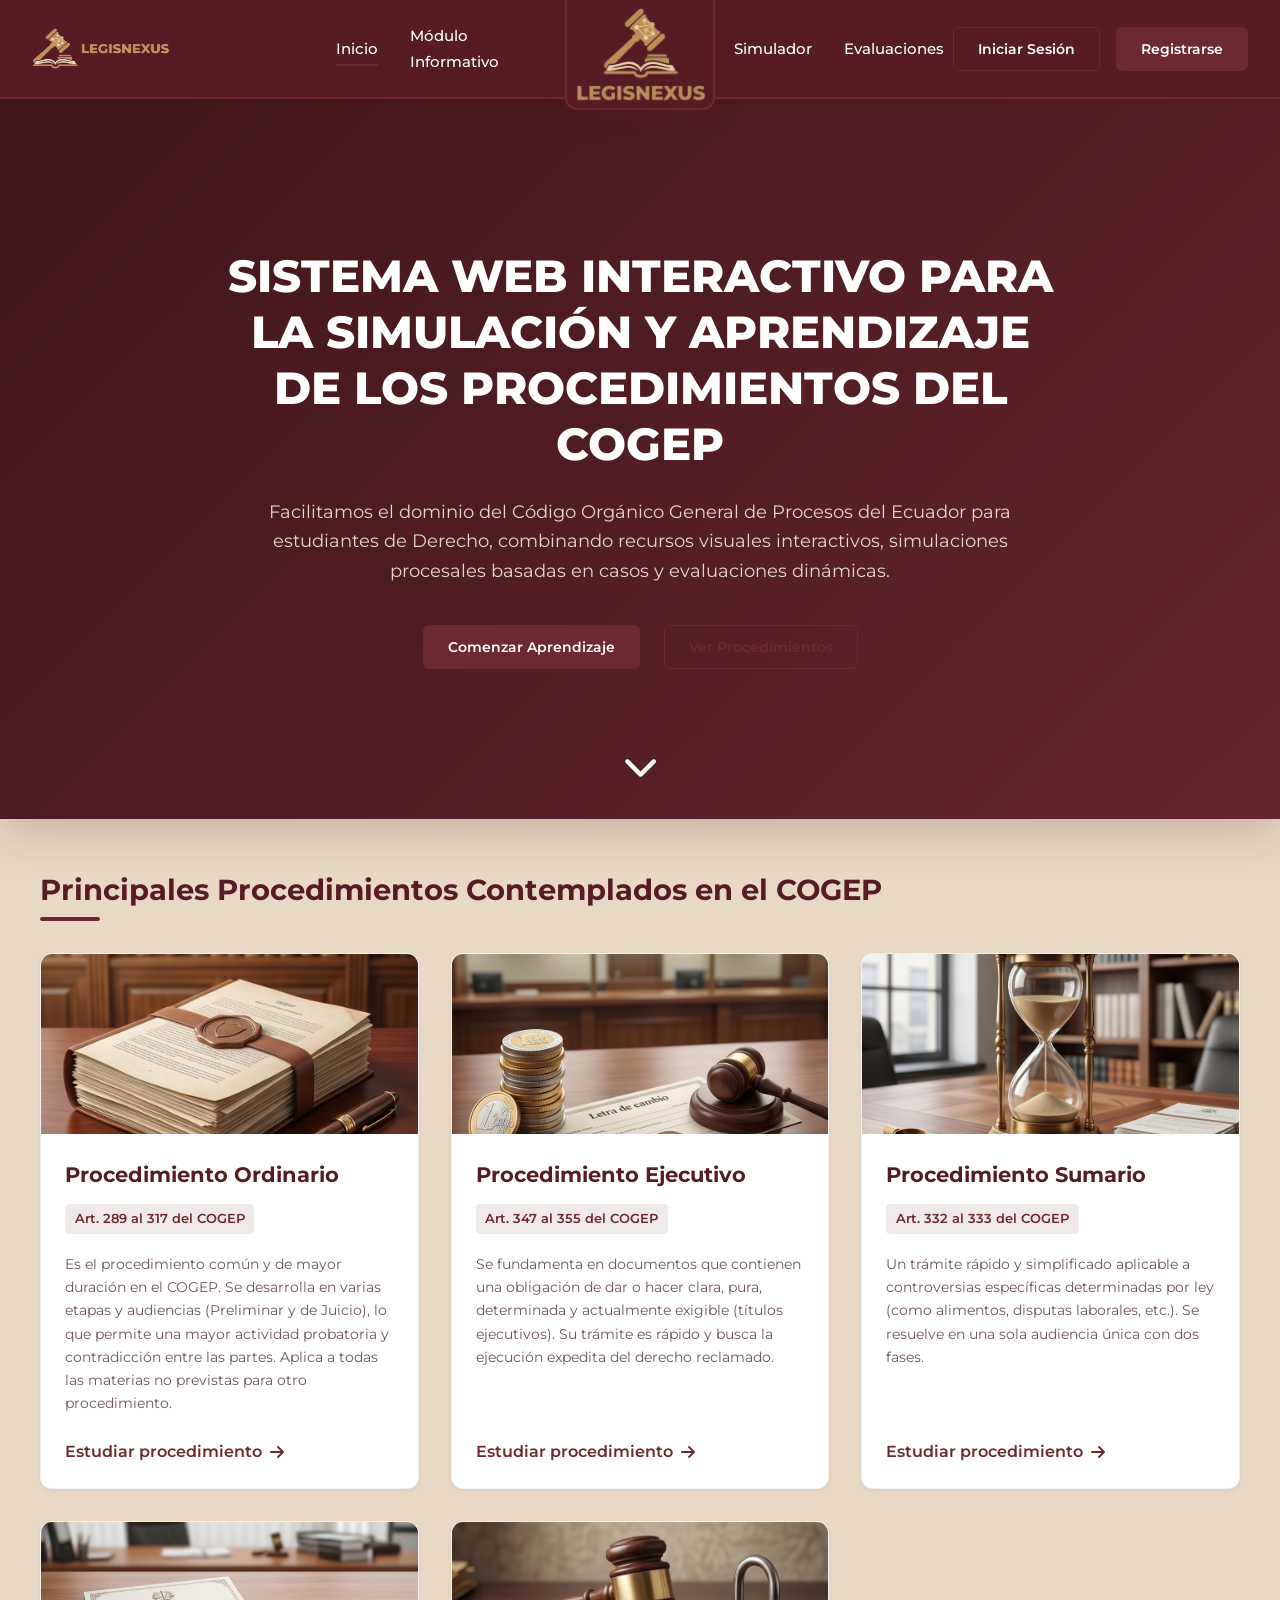
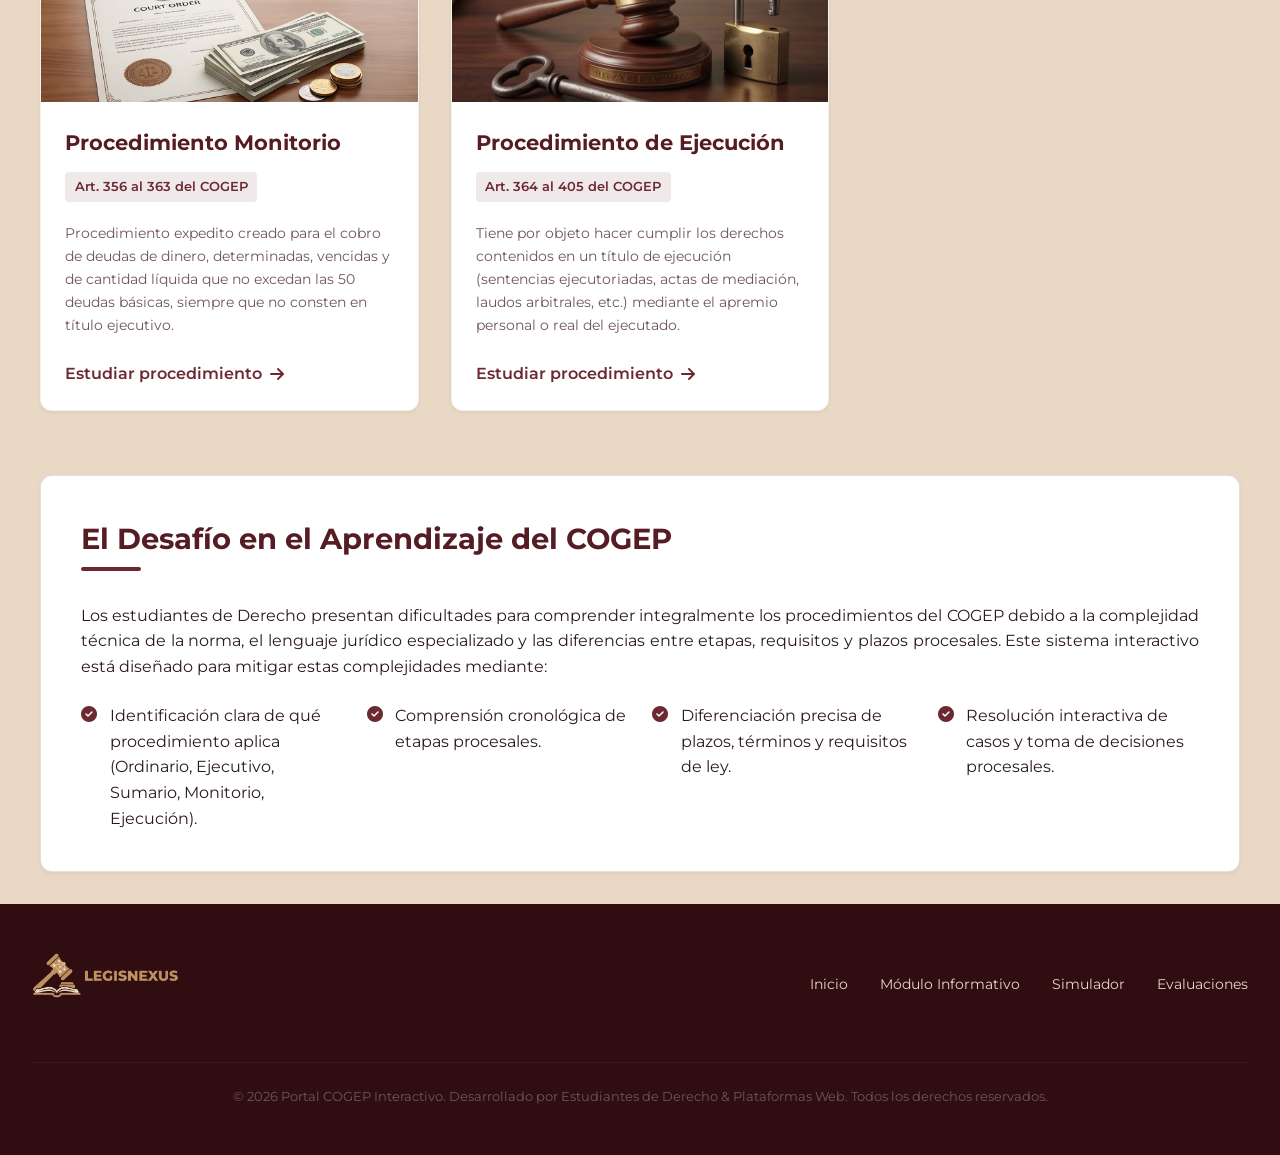
==== commit 3acb7335: "Refactor: Mover el Modo Oscuro al selector de Paleta de Colores" ====
--- a/index.html
+++ b/index.html
@@ -5,9 +5,6 @@
     <meta charset="UTF-8">
     <meta name="viewport" content="width=device-width, initial-scale=1.0">
     <title>COGEP Interactivo - Aprendizaje y Simulación Procesal</title>
-    <!-- Favicon -->
-    <link rel="icon" type="image/png" sizes="32x32" href="/favicon/favicon-32x32.png">
-
     <!-- SEO Meta Tags -->
     <meta name="description"
         content="Sistema web educativo interactivo para el aprendizaje, simulación y evaluación de los procedimientos del Código Orgánico General de Procesos (COGEP) del Ecuador.">
@@ -26,10 +23,10 @@
         <div class="nav-container">
             <div class="header-left">
                 <a href="#" class="logo" id="nav-brand-logo">
-                    <img src="images/logo_sitio.png" alt="Inicio" class="header-logo-img">
+                    <img id="header-logo" src="images/logo_sitio.png" alt="Inicio" class="header-logo-img">
                 </a>
             </div>
-            
+
             <div class="header-center">
                 <nav aria-label="Navegación principal">
                     <ul class="nav-menu" id="nav-global-menu">
@@ -37,7 +34,7 @@
                         <li><a href="#" class="nav-link" data-target="view-info">Módulo Informativo</a></li>
                         <li class="nav-logo-center-wrapper">
                             <div class="nav-logo-center-container">
-                                <img src="images/logo_sitio_centro.png" alt="COGEP" class="nav-logo-center-img">
+                                <img id="center-logo" src="images/logo_sitio_centro.png" alt="COGEP" class="nav-logo-center-img">
                             </div>
                         </li>
                         <li><a href="#" class="nav-link" data-target="view-simulator">Simulador</a></li>
@@ -45,7 +42,7 @@
                     </ul>
                 </nav>
             </div>
-            
+
             <div class="header-right">
                 <div class="nav-auth" id="nav-auth-container">
                     <!-- Se inyecta dinámicamente según sesión (Login/Logout) -->
@@ -135,8 +132,7 @@
             <!-- ================= VISTA: LANDING PAGE / HOME ================= -->
             <section id="view-home" class="view-section active">
                 <div class="hero">
-                    <video autoplay muted loop playsinline class="hero-video-bg">
-                        <source src="images/fondo_div_hero_din.mp4" type="video/mp4">
+                    <video id="hero-video" autoplay muted loop playsinline class="hero-video-bg" src="images/fondo_div_hero_din.mp4">
                     </video>
                     <div class="hero-content">
                         <h1>SISTEMA WEB INTERACTIVO PARA LA SIMULACIÓN Y APRENDIZAJE DE LOS PROCEDIMIENTOS DEL COGEP
@@ -238,7 +234,8 @@
                                 <span>O iniciar con</span>
                             </div>
                             <div class="social-auth-buttons">
-                                <button type="button" class="btn-social btn-google" data-provider="google" title="Iniciar sesión con Google">
+                                <button type="button" class="btn-social btn-google" data-provider="google"
+                                    title="Iniciar sesión con Google">
                                     <i class="fa-brands fa-google"></i>
                                 </button>
                             </div>
@@ -305,7 +302,8 @@
                                 <span>O registrarme con</span>
                             </div>
                             <div class="social-auth-buttons">
-                                <button type="button" class="btn-social btn-google" data-provider="google" title="Registrarse con Google">
+                                <button type="button" class="btn-social btn-google" data-provider="google"
+                                    title="Registrarse con Google">
                                     <i class="fa-brands fa-google"></i>
                                 </button>
                             </div>
@@ -322,28 +320,45 @@
             <section id="view-verify" class="view-section">
                 <div class="auth-container">
                     <div class="auth-card">
-                        <h2 style="text-align: center; margin-bottom: 0.5rem; font-family: 'Inter', sans-serif;"><i class="fa-solid fa-envelope-open-text" style="color: var(--accent-gold); font-size: 2.5rem; display: block; margin-bottom: 1rem;"></i>Verificación de Correo</h2>
-                        <p class="auth-subtitle" style="text-align: center; font-size: 0.95rem; margin-bottom: 1.5rem;" id="verify-subtitle">Te hemos enviado un código de verificación de 6 dígitos a tu correo electrónico. Por favor, ingrésalo a continuación.</p>
-                        
+                        <h2 style="text-align: center; margin-bottom: 0.5rem; font-family: 'Inter', sans-serif;"><i
+                                class="fa-solid fa-envelope-open-text"
+                                style="color: var(--accent-gold); font-size: 2.5rem; display: block; margin-bottom: 1rem;"></i>Verificación
+                            de Correo</h2>
+                        <p class="auth-subtitle" style="text-align: center; font-size: 0.95rem; margin-bottom: 1.5rem;"
+                            id="verify-subtitle">Te hemos enviado un código de verificación de 6 dígitos a tu correo
+                            electrónico. Por favor, ingrésalo a continuación.</p>
+
                         <form id="form-verify" novalidate style="display: flex; flex-direction: column; gap: 1rem;">
                             <input type="hidden" id="verify-email-hidden">
                             <div class="form-group" style="margin-bottom: 1rem;">
-                                <label for="verify-code" style="font-weight: 600; display: block; margin-bottom: 0.5rem; text-align: center;">Código de Verificación</label>
-                                <input type="text" id="verify-code" class="form-control" placeholder="123456" maxlength="6" pattern="\d{6}" required 
+                                <label for="verify-code"
+                                    style="font-weight: 600; display: block; margin-bottom: 0.5rem; text-align: center;">Código
+                                    de Verificación</label>
+                                <input type="text" id="verify-code" class="form-control" placeholder="123456"
+                                    maxlength="6" pattern="\d{6}" required
                                     style="letter-spacing: 8px; text-align: center; font-size: 1.8rem; font-weight: bold; width: 100%;">
-                                <span class="form-error" style="color: var(--error); font-size: 0.85rem; text-align: center; display: none;" id="verify-code-error">El código debe tener exactamente 6 dígitos numéricos.</span>
-                            </div>
-
-                            <button type="submit" class="btn btn-primary" style="width: 100%; font-weight: bold; padding: 0.8rem; font-size: 1rem;">Verificar Cuenta</button>
+                                <span class="form-error"
+                                    style="color: var(--error); font-size: 0.85rem; text-align: center; display: none;"
+                                    id="verify-code-error">El código debe tener exactamente 6 dígitos numéricos.</span>
+                            </div>
+
+                            <button type="submit" class="btn btn-primary"
+                                style="width: 100%; font-weight: bold; padding: 0.8rem; font-size: 1rem;">Verificar
+                                Cuenta</button>
                         </form>
-                        
-                        <div style="text-align: center; margin-top: 1.5rem; display: flex; flex-direction: column; gap: 0.8rem; font-size: 0.9rem;">
-                            <p style="margin: 0; color: rgba(255, 255, 255, 0.7);">¿No recibiste el código o ya expiró?</p>
-                            <button class="btn btn-secondary btn-sm" id="btn-resend-code" style="margin: 0 auto; font-weight: 600; padding: 0.4rem 1rem;">Reenviar Código</button>
-                            <span id="resend-timer-msg" style="color: var(--accent-gold); font-size: 0.8rem; display: none;"></span>
-                        </div>
-
-                        <div id="verify-message-box" style="margin-top: 1.5rem; padding: 1rem; border-radius: var(--radius-sm); font-size: 0.95rem; text-align: center; display: none; border: 1px solid transparent;">
+
+                        <div
+                            style="text-align: center; margin-top: 1.5rem; display: flex; flex-direction: column; gap: 0.8rem; font-size: 0.9rem;">
+                            <p style="margin: 0; color: rgba(255, 255, 255, 0.7);">¿No recibiste el código o ya expiró?
+                            </p>
+                            <button class="btn btn-secondary btn-sm" id="btn-resend-code"
+                                style="margin: 0 auto; font-weight: 600; padding: 0.4rem 1rem;">Reenviar Código</button>
+                            <span id="resend-timer-msg"
+                                style="color: var(--accent-gold); font-size: 0.8rem; display: none;"></span>
+                        </div>
+
+                        <div id="verify-message-box"
+                            style="margin-top: 1.5rem; padding: 1rem; border-radius: var(--radius-sm); font-size: 0.95rem; text-align: center; display: none; border: 1px solid transparent;">
                         </div>
                     </div>
                 </div>
@@ -353,21 +368,34 @@
             <section id="view-forgot" class="view-section">
                 <div class="auth-container">
                     <div class="auth-card">
-                        <h2 style="text-align: center; margin-bottom: 0.5rem; font-family: 'Inter', sans-serif;"><i class="fa-solid fa-key" style="color: var(--accent-gold); font-size: 2.5rem; display: block; margin-bottom: 1rem;"></i>Recuperar Contraseña</h2>
-                        <p class="auth-subtitle" style="text-align: center; font-size: 0.95rem; margin-bottom: 1.5rem;">Ingresa tu correo electrónico registrado y te enviaremos un código para restablecer tu contraseña.</p>
-                        
+                        <h2 style="text-align: center; margin-bottom: 0.5rem; font-family: 'Inter', sans-serif;"><i
+                                class="fa-solid fa-key"
+                                style="color: var(--accent-gold); font-size: 2.5rem; display: block; margin-bottom: 1rem;"></i>Recuperar
+                            Contraseña</h2>
+                        <p class="auth-subtitle" style="text-align: center; font-size: 0.95rem; margin-bottom: 1.5rem;">
+                            Ingresa tu correo electrónico registrado y te enviaremos un código para restablecer tu
+                            contraseña.</p>
+
                         <form id="form-forgot" novalidate style="display: flex; flex-direction: column; gap: 1rem;">
                             <div class="form-group" id="forgot-email-group" style="margin-bottom: 1rem;">
-                                <label for="forgot-email" style="font-weight: 600; display: block; margin-bottom: 0.5rem;">Correo Electrónico</label>
-                                <input type="email" id="forgot-email" class="form-control" placeholder="ejemplo@derecho.edu.ec" required style="width: 100%;">
-                                <span class="form-error" style="color: var(--error); font-size: 0.85rem; display: none;" id="forgot-email-error">Ingresa un correo electrónico válido.</span>
-                            </div>
-
-                            <button type="submit" class="btn btn-primary" style="width: 100%; font-weight: bold; padding: 0.8rem; font-size: 1rem;">Enviar Código</button>
+                                <label for="forgot-email"
+                                    style="font-weight: 600; display: block; margin-bottom: 0.5rem;">Correo
+                                    Electrónico</label>
+                                <input type="email" id="forgot-email" class="form-control"
+                                    placeholder="ejemplo@derecho.edu.ec" required style="width: 100%;">
+                                <span class="form-error" style="color: var(--error); font-size: 0.85rem; display: none;"
+                                    id="forgot-email-error">Ingresa un correo electrónico válido.</span>
+                            </div>
+
+                            <button type="submit" class="btn btn-primary"
+                                style="width: 100%; font-weight: bold; padding: 0.8rem; font-size: 1rem;">Enviar
+                                Código</button>
                         </form>
-                        
+
                         <div style="text-align: center; margin-top: 1.5rem;">
-                            <a href="#login" id="link-forgot-back" style="color: var(--text-light); text-decoration: underline; font-weight: 500; font-size: 0.9rem;">Volver al Inicio de Sesión</a>
+                            <a href="#login" id="link-forgot-back"
+                                style="color: var(--text-light); text-decoration: underline; font-weight: 500; font-size: 0.9rem;">Volver
+                                al Inicio de Sesión</a>
                         </div>
                     </div>
                 </div>
@@ -377,42 +405,68 @@
             <section id="view-reset" class="view-section">
                 <div class="auth-container">
                     <div class="auth-card">
-                        <h2 style="text-align: center; margin-bottom: 0.5rem; font-family: 'Inter', sans-serif;"><i class="fa-solid fa-lock-open" style="color: var(--accent-gold); font-size: 2.5rem; display: block; margin-bottom: 1rem;"></i>Restablecer Contraseña</h2>
-                        <p class="auth-subtitle" style="text-align: center; font-size: 0.95rem; margin-bottom: 1.5rem;" id="reset-subtitle">Ingresa el código de 6 dígitos enviado a tu correo y tu nueva contraseña.</p>
-                        
+                        <h2 style="text-align: center; margin-bottom: 0.5rem; font-family: 'Inter', sans-serif;"><i
+                                class="fa-solid fa-lock-open"
+                                style="color: var(--accent-gold); font-size: 2.5rem; display: block; margin-bottom: 1rem;"></i>Restablecer
+                            Contraseña</h2>
+                        <p class="auth-subtitle" style="text-align: center; font-size: 0.95rem; margin-bottom: 1.5rem;"
+                            id="reset-subtitle">Ingresa el código de 6 dígitos enviado a tu correo y tu nueva
+                            contraseña.</p>
+
                         <form id="form-reset" novalidate style="display: flex; flex-direction: column; gap: 1rem;">
                             <input type="hidden" id="reset-email-hidden">
-                            
+
                             <div class="form-group" id="reset-code-group" style="margin-bottom: 0.5rem;">
-                                <label for="reset-code" style="font-weight: 600; display: block; margin-bottom: 0.5rem; text-align: center;">Código de 6 dígitos</label>
-                                <input type="text" id="reset-code" class="form-control" placeholder="123456" maxlength="6" pattern="\d{6}" required 
+                                <label for="reset-code"
+                                    style="font-weight: 600; display: block; margin-bottom: 0.5rem; text-align: center;">Código
+                                    de 6 dígitos</label>
+                                <input type="text" id="reset-code" class="form-control" placeholder="123456"
+                                    maxlength="6" pattern="\d{6}" required
                                     style="letter-spacing: 8px; text-align: center; font-size: 1.8rem; font-weight: bold; width: 100%;">
-                                <span class="form-error" style="color: var(--error); font-size: 0.85rem; text-align: center; display: none;" id="reset-code-error">El código debe tener 6 dígitos.</span>
+                                <span class="form-error"
+                                    style="color: var(--error); font-size: 0.85rem; text-align: center; display: none;"
+                                    id="reset-code-error">El código debe tener 6 dígitos.</span>
                             </div>
 
                             <div class="form-group" id="reset-password-group" style="margin-bottom: 0.5rem;">
-                                <label for="reset-password" style="font-weight: 600; display: block; margin-bottom: 0.5rem;">Nueva Contraseña</label>
+                                <label for="reset-password"
+                                    style="font-weight: 600; display: block; margin-bottom: 0.5rem;">Nueva
+                                    Contraseña</label>
                                 <div style="position: relative;">
-                                    <input type="password" id="reset-password" class="form-control" placeholder="Nueva Contraseña" required style="width: 100%; padding-right: 2.5rem;">
-                                    <i class="fa-solid fa-eye" id="toggle-reset-pass" style="position: absolute; right: 15px; top: 50%; transform: translateY(-50%); cursor: pointer; color: rgba(255, 255, 255, 0.6);"></i>
+                                    <input type="password" id="reset-password" class="form-control"
+                                        placeholder="Nueva Contraseña" required
+                                        style="width: 100%; padding-right: 2.5rem;">
+                                    <i class="fa-solid fa-eye" id="toggle-reset-pass"
+                                        style="position: absolute; right: 15px; top: 50%; transform: translateY(-50%); cursor: pointer; color: rgba(255, 255, 255, 0.6);"></i>
                                 </div>
-                                <span class="form-error" style="color: var(--error); font-size: 0.85rem; display: none;" id="reset-password-error">Mínimo 8 caracteres, una mayúscula y un número.</span>
+                                <span class="form-error" style="color: var(--error); font-size: 0.85rem; display: none;"
+                                    id="reset-password-error">Mínimo 8 caracteres, una mayúscula y un número.</span>
                             </div>
 
                             <div class="form-group" id="reset-confirm-group" style="margin-bottom: 1rem;">
-                                <label for="reset-confirm" style="font-weight: 600; display: block; margin-bottom: 0.5rem;">Confirmar Contraseña</label>
+                                <label for="reset-confirm"
+                                    style="font-weight: 600; display: block; margin-bottom: 0.5rem;">Confirmar
+                                    Contraseña</label>
                                 <div style="position: relative;">
-                                    <input type="password" id="reset-confirm" class="form-control" placeholder="Confirmar Nueva Contraseña" required style="width: 100%; padding-right: 2.5rem;">
-                                    <i class="fa-solid fa-eye" id="toggle-reset-confirm" style="position: absolute; right: 15px; top: 50%; transform: translateY(-50%); cursor: pointer; color: rgba(255, 255, 255, 0.6);"></i>
+                                    <input type="password" id="reset-confirm" class="form-control"
+                                        placeholder="Confirmar Nueva Contraseña" required
+                                        style="width: 100%; padding-right: 2.5rem;">
+                                    <i class="fa-solid fa-eye" id="toggle-reset-confirm"
+                                        style="position: absolute; right: 15px; top: 50%; transform: translateY(-50%); cursor: pointer; color: rgba(255, 255, 255, 0.6);"></i>
                                 </div>
-                                <span class="form-error" style="color: var(--error); font-size: 0.85rem; display: none;" id="reset-confirm-error">Las contraseñas no coinciden.</span>
-                            </div>
-
-                            <button type="submit" class="btn btn-primary" style="width: 100%; font-weight: bold; padding: 0.8rem; font-size: 1rem;">Cambiar Contraseña</button>
+                                <span class="form-error" style="color: var(--error); font-size: 0.85rem; display: none;"
+                                    id="reset-confirm-error">Las contraseñas no coinciden.</span>
+                            </div>
+
+                            <button type="submit" class="btn btn-primary"
+                                style="width: 100%; font-weight: bold; padding: 0.8rem; font-size: 1rem;">Cambiar
+                                Contraseña</button>
                         </form>
-                        
+
                         <div style="text-align: center; margin-top: 1.5rem;">
-                            <a href="#login" id="link-reset-back" style="color: var(--text-light); text-decoration: underline; font-weight: 500; font-size: 0.9rem;">Volver al Inicio de Sesión</a>
+                            <a href="#login" id="link-reset-back"
+                                style="color: var(--text-light); text-decoration: underline; font-weight: 500; font-size: 0.9rem;">Volver
+                                al Inicio de Sesión</a>
                         </div>
                     </div>
                 </div>
@@ -532,8 +586,12 @@
                     <!-- Timeline del Procedimiento (Etapas) Horizontal -->
                     <nav class="timeline-nav-horizontal" id="info-timeline-nav" aria-label="Etapas del Procedimiento"
                         style="width: 100%; max-width: 900px; margin-bottom: 2rem;">
-                        <h2 style="text-align: center; margin-bottom: 1rem; color: var(--primary-blue);">Actos
-                            Procesales</h2>
+                        <h2
+                            style="text-align: center; margin-bottom: 0.5rem; color: var(--primary-blue); font-weight: 700; text-transform: uppercase; letter-spacing: 1px;">
+                            Actos Procesales</h2>
+                        <div id="info-procedure-articles"
+                            style="text-align: center; margin-bottom: 1.5rem; font-size: 1.15rem; font-weight: 600; color: var(--accent-gold); letter-spacing: 0.5px;">
+                        </div>
                         <ul class="timeline-steps-horizontal" id="timeline-steps-list">
                             <!-- Se inyecta dinámicamente desde app.js -->
                         </ul>
@@ -560,10 +618,16 @@
                         <!-- Se inyecta dinámicamente -->
                     </div>
                 </div>
+
+                <!-- Módulo de Normativa, Características y Tiempos de Procedimientos -->
+                <div class="procedure-details-section" id="procedure-details-container"
+                    style="margin-top: 3.5rem; display: none; width: 100%;">
+                    <!-- Se inyecta dinámicamente según el procedimiento -->
+                </div>
             </section>
 
             <!-- ================= VISTA: SIMULADOR DE DECISIONES ================= -->
-<section id="view-simulator" class="view-section">
+            <section id="view-simulator" class="view-section">
                 <!-- Se inyecta dinámicamente desde simulator.js -->
             </section>
 
@@ -575,7 +639,8 @@
             <!-- ================= VISTA: PANEL DE ADMINISTRACIÓN ================= -->
             <section id="view-admin" class="view-section">
                 <h2 class="section-title" id="admin-panel-title">Panel de Administración de Usuarios</h2>
-                <p style="margin-bottom: 2rem; color: var(--text-muted);" id="admin-panel-desc">Panel exclusivo para perfiles de
+                <p style="margin-bottom: 2rem; color: var(--text-muted);" id="admin-panel-desc">Panel exclusivo para
+                    perfiles de
                     <strong>Administrador</strong> y <strong>Docente</strong>. Permite realizar operaciones CRUD para
                     gestionar la base de usuarios del sistema.
                 </p>
@@ -668,9 +733,8 @@
                                 <strong>Junio 2026</strong>
                             </p>
                         </div>
-                        <button class="btn btn-secondary btn-sm"
-                            style="width: 100%; margin-top: 1rem; border-color: rgba(86, 28, 36, 0.2); color: var(--primary-blue);"
-                            onclick="alert('Funcionalidad de editar foto próximamente disponible.')"><i
+                        <button class="btn btn-secondary btn-sm" id="btn-change-avatar"
+                            style="width: 100%; margin-top: 1rem; border-color: rgba(86, 28, 36, 0.2); color: var(--primary-blue);"><i
                                 class="fa-solid fa-camera"></i> Cambiar Foto</button>
                     </div>
 
@@ -730,40 +794,26 @@
                     </h3>
 
                     <form id="form-settings" style="display: flex; flex-direction: column; gap: 1.5rem;">
-                        <!-- Preferencia: Tema Oscuro -->
+                        <!-- Preferencia: Tema Oscuro (Movido a Paleta de Colores) -->
+
+                        <!-- Preferencia: Paleta de Colores -->
                         <div
                             style="display: flex; justify-content: space-between; align-items: center; padding: 1rem; border-radius: var(--radius-sm); background-color: var(--light-grey);">
                             <div>
                                 <h4
                                     style="color: var(--primary-blue); font-size: 1rem; font-weight: 600; margin-bottom: 0.25rem;">
-                                    Tema Oscuro (Simulado)</h4>
-                                <p style="font-size: 0.8rem; color: var(--text-muted);">Optimiza la visibilidad en
-                                    entornos con poca luz.</p>
-                            </div>
-                            <label style="position: relative; display: inline-block; width: 50px; height: 26px;">
-                                <input type="checkbox" id="settings-dark-mode" style="opacity: 0; width: 0; height: 0;">
-                                <span class="toggle-slider"
-                                    style="position: absolute; cursor: pointer; top: 0; left: 0; right: 0; bottom: 0; transition: .4s; border-radius: 34px;"></span>
-                            </label>
-                        </div>
-
-                        <!-- Preferencia: Sonidos -->
-                        <div
-                            style="display: flex; justify-content: space-between; align-items: center; padding: 1rem; border-radius: var(--radius-sm); background-color: var(--light-grey);">
-                            <div>
-                                <h4
-                                    style="color: var(--primary-blue); font-size: 1rem; font-weight: 600; margin-bottom: 0.25rem;">
-                                    Efectos de Sonido</h4>
-                                <p style="font-size: 0.8rem; color: var(--text-muted);">Reproduce alertas sonoras en
-                                    simulaciones y pruebas.</p>
-                            </div>
-                            <label style="position: relative; display: inline-block; width: 50px; height: 26px;">
-                                <input type="checkbox" id="settings-sounds" checked
-                                    style="opacity: 0; width: 0; height: 0;">
-                                <span class="toggle-slider"
-                                    style="position: absolute; cursor: pointer; top: 0; left: 0; right: 0; bottom: 0; transition: .4s; border-radius: 34px;"></span>
-                            </label>
-                        </div>
+                                    Paleta de Colores</h4>
+                                <p style="font-size: 0.8rem; color: var(--text-muted);">Personaliza el tema visual de la plataforma.</p>
+                            </div>
+                            <select id="settings-theme" class="form-control"
+                                style="width: 200px; padding: 0.5rem; background-color: transparent; border: 1px solid var(--border-color); color: var(--text-dark);">
+                                <option value="vino">Rojo Vino (Predeterminado)</option>
+                                <option value="verde">Verde Esmeralda</option>
+                                <option value="azul">Azul Jurídico</option>
+                                <option value="oscuro">Gris (Modo Oscuro)</option>
+                            </select>
+                        </div>
+
 
                         <!-- Preferencia: Notificaciones -->
                         <div
@@ -818,7 +868,7 @@
     <footer>
         <div class="footer-content">
             <a href="#" class="footer-logo-link" onclick="appRouter.navigateTo('view-home'); return false;">
-                <img src="images/logo_sitio.png" alt="COGEP Interactivo" class="footer-logo-img">
+                <img id="footer-logo" src="images/logo_sitio.png" alt="COGEP Interactivo" class="footer-logo-img">
             </a>
             <ul class="footer-links">
                 <li><a href="#" onclick="appRouter.navigateTo('view-home')">Inicio</a></li>
--- a/css/styles.css
+++ b/css/styles.css
@@ -292,7 +292,7 @@
   font-size: 1.2rem;
   width: 24px;
   text-align: center;
-  color: var(--background);
+  color: inherit;
 }
 
 .sidebar-link:hover,
@@ -455,8 +455,8 @@
   left: 0;
   right: 0;
   bottom: 0;
-  background: linear-gradient(135deg, rgba(86, 28, 36, 0.75), rgba(22, 11, 12, 0.9));
-  /* Overlay borgoña */
+  background: linear-gradient(135deg, rgba(var(--primary-rgb), 0.75), rgba(var(--secondary-rgb), 0.9));
+  /* Overlay dinámico según el tema */
   z-index: 2;
 }
 
@@ -1896,7 +1896,7 @@
   top: calc(100% + 12px);
   right: 0;
   width: 280px;
-  background-color: rgba(48, 13, 17, 0.95);
+  background-color: var(--bg-deep-blue);
   backdrop-filter: blur(12px);
   -webkit-backdrop-filter: blur(12px);
   border: 1px solid var(--accent-gold);
@@ -1939,8 +1939,7 @@
 }
 
 .dropdown-email {
-  color: var(--background);
-  /* always warm beige text */
+  color: rgba(255, 255, 255, 0.6);
   font-size: 0.75rem;
   margin-top: 0.25rem;
   word-break: break-all;
@@ -1970,8 +1969,7 @@
 }
 
 .dropdown-item i {
-  color: var(--background);
-  /* always beige icons */
+  color: inherit;
   font-size: 1rem;
   width: 18px;
   text-align: center;
@@ -2060,23 +2058,26 @@
 }
 
 /* ================= TEMA OSCURO (DARK MODE) ================= */
-body.dark-theme {
-  --primary-blue: #8E323D;
-  /* Burgundy más claro para legibilidad en modo oscuro */
-  --bg-deep-blue: #160B0C;
-  /* Burgundy muy oscuro para fondos */
-  --accent-gold: #A34854;
-  /* Cherry-rose de acento para iluminaciones */
-  --accent-brown: #E8D8C4;
-  --light-grey: #1C0F11;
-  /* Fondo principal de la página */
-  --white: #2C1A1C;
-  /* Fondo de tarjetas y paneles */
-  --text-dark: #E8D8C4;
-  /* Texto principal claro */
-  --text-muted: #C7B7A3;
-  /* Texto secundario arena */
-  --border-color: rgba(232, 216, 196, 0.12);
+body.dark-theme,
+body.dark-theme[data-theme] {
+  /* Sobrescribir colores base para que ningún tema se fusione */
+  --primary: #6C7785; 
+  --secondary: #AAB3BF;
+  --background: #1c1f24;
+  --surface: #2E333A;
+  --primary-rgb: 108, 119, 133;
+  --secondary-rgb: 170, 179, 191;
+
+  /* Colores UI */
+  --primary-blue: #6C7785; /* Slate grey para detalles primarios */
+  --bg-deep-blue: #15181b; /* Fondo muy oscuro, puro dark mode */
+  --accent-gold: #AAB3BF; /* Acentos sutiles en gris claro */
+  --accent-brown: #D9DDE2;
+  --light-grey: #1c1f24; /* Fondo principal de la página, oscuro y limpio */
+  --white: #2E333A; /* Fondo de tarjetas y modales, slate del diseño */
+  --text-dark: #F7F7F8; /* Texto principal brillante */
+  --text-muted: #AAB3BF; /* Texto secundario gris */
+  --border-color: rgba(217, 221, 226, 0.1);
 
   background-color: var(--light-grey);
   color: var(--text-dark);
@@ -2305,10 +2306,11 @@
 
 /* Menú de Tarjetas de Test */
 .quiz-menu-grid {
-  display: grid;
-  grid-template-columns: repeat(auto-fit, minmax(300px, 1fr));
+  display: flex;
+  flex-wrap: wrap;
   gap: 2rem;
   margin-top: 2rem;
+  justify-content: center;
 }
 
 .quiz-card-premium {
@@ -2320,6 +2322,8 @@
   display: flex;
   flex-direction: column;
   overflow: hidden;
+  flex: 1 1 300px;
+  max-width: 380px;
 }
 
 .quiz-card-premium:hover {
@@ -3188,8 +3192,8 @@
   align-items: center;
   text-align: center;
   margin: 1.5rem 0 1rem 0;
-  color: #8C707C;
-  /* Color consistente con textos secundarios del tema */
+  color: #FFFFFF;
+  /* Color blanco para que resalte en el fondo oscuro */
   font-size: 0.85rem;
 }
 
@@ -3197,7 +3201,7 @@
 .social-auth-divider::after {
   content: '';
   flex: 1;
-  border-bottom: 1px solid rgba(86, 28, 36, 0.15);
+  border-bottom: 1px solid rgba(255, 255, 255, 0.3);
 }
 
 .social-auth-divider:not(:empty)::before {
@@ -3254,4 +3258,38 @@
   background: #0078d4;
   border-color: #0078d4;
   color: #fff;
+}
+
+/* ================= TEMAS DE COLOR (THEMING) ================= */
+
+/* Tema Verde Esmeralda (Abogado Clásico) */
+body[data-theme="verde"] {
+  --primary: #195042;
+  --secondary: #1d3937;
+  --background: #d6cabc;
+  --surface: #91855a;
+  --primary-rgb: 25, 80, 66;
+  --secondary-rgb: 29, 57, 55;
+  
+  --primary-blue: var(--primary);
+  --bg-deep-blue: #0f241d;
+  --accent-gold: var(--surface);
+  --accent-brown: #112620;
+  --light-grey: var(--background);
+}
+
+/* Tema Azul Jurídico (Abogado Moderno) */
+body[data-theme="azul"] {
+  --primary: #213a56;
+  --secondary: #0f1e3f;
+  --background: #dcd7ce; /* Lightened from the palette for readability */
+  --surface: #cdaa80;
+  --primary-rgb: 33, 58, 86;
+  --secondary-rgb: 15, 30, 63;
+  
+  --primary-blue: var(--primary);
+  --bg-deep-blue: #09132b;
+  --accent-gold: var(--surface);
+  --accent-brown: #997953;
+  --light-grey: var(--background);
 }
